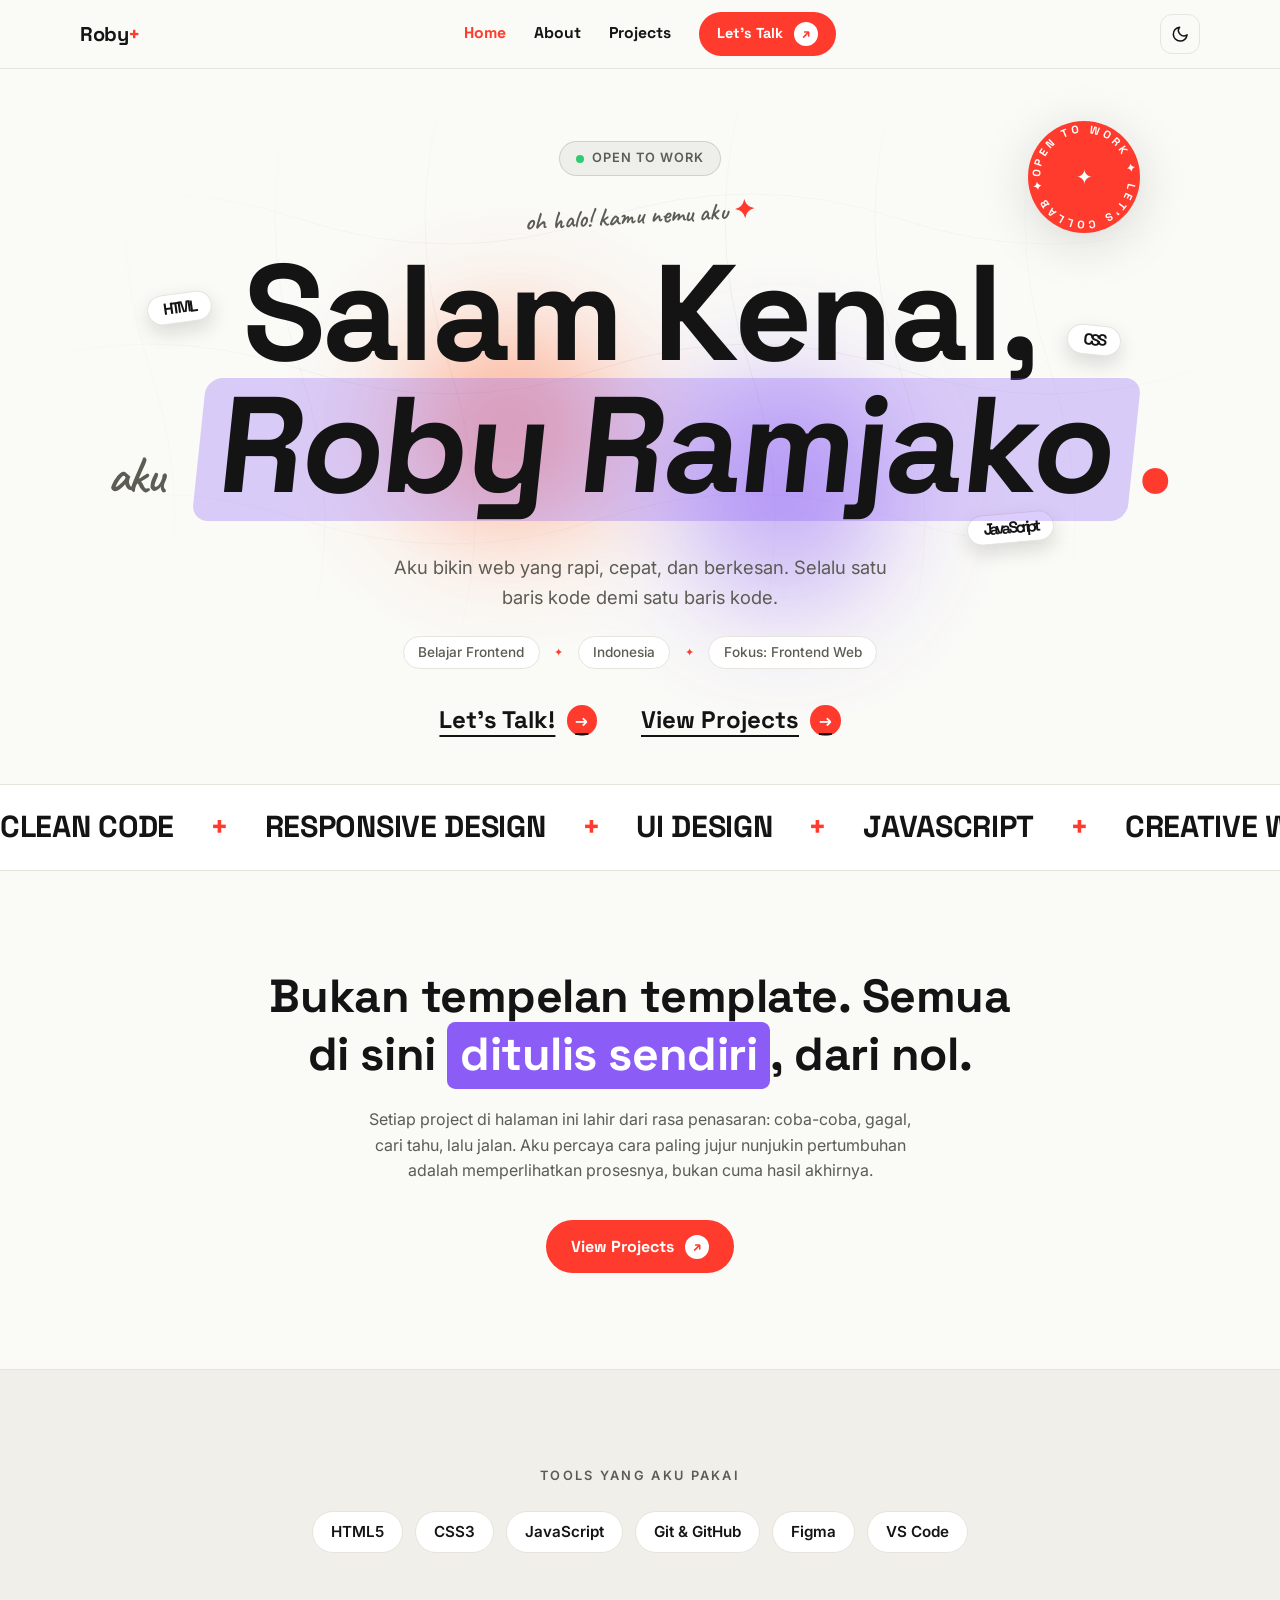
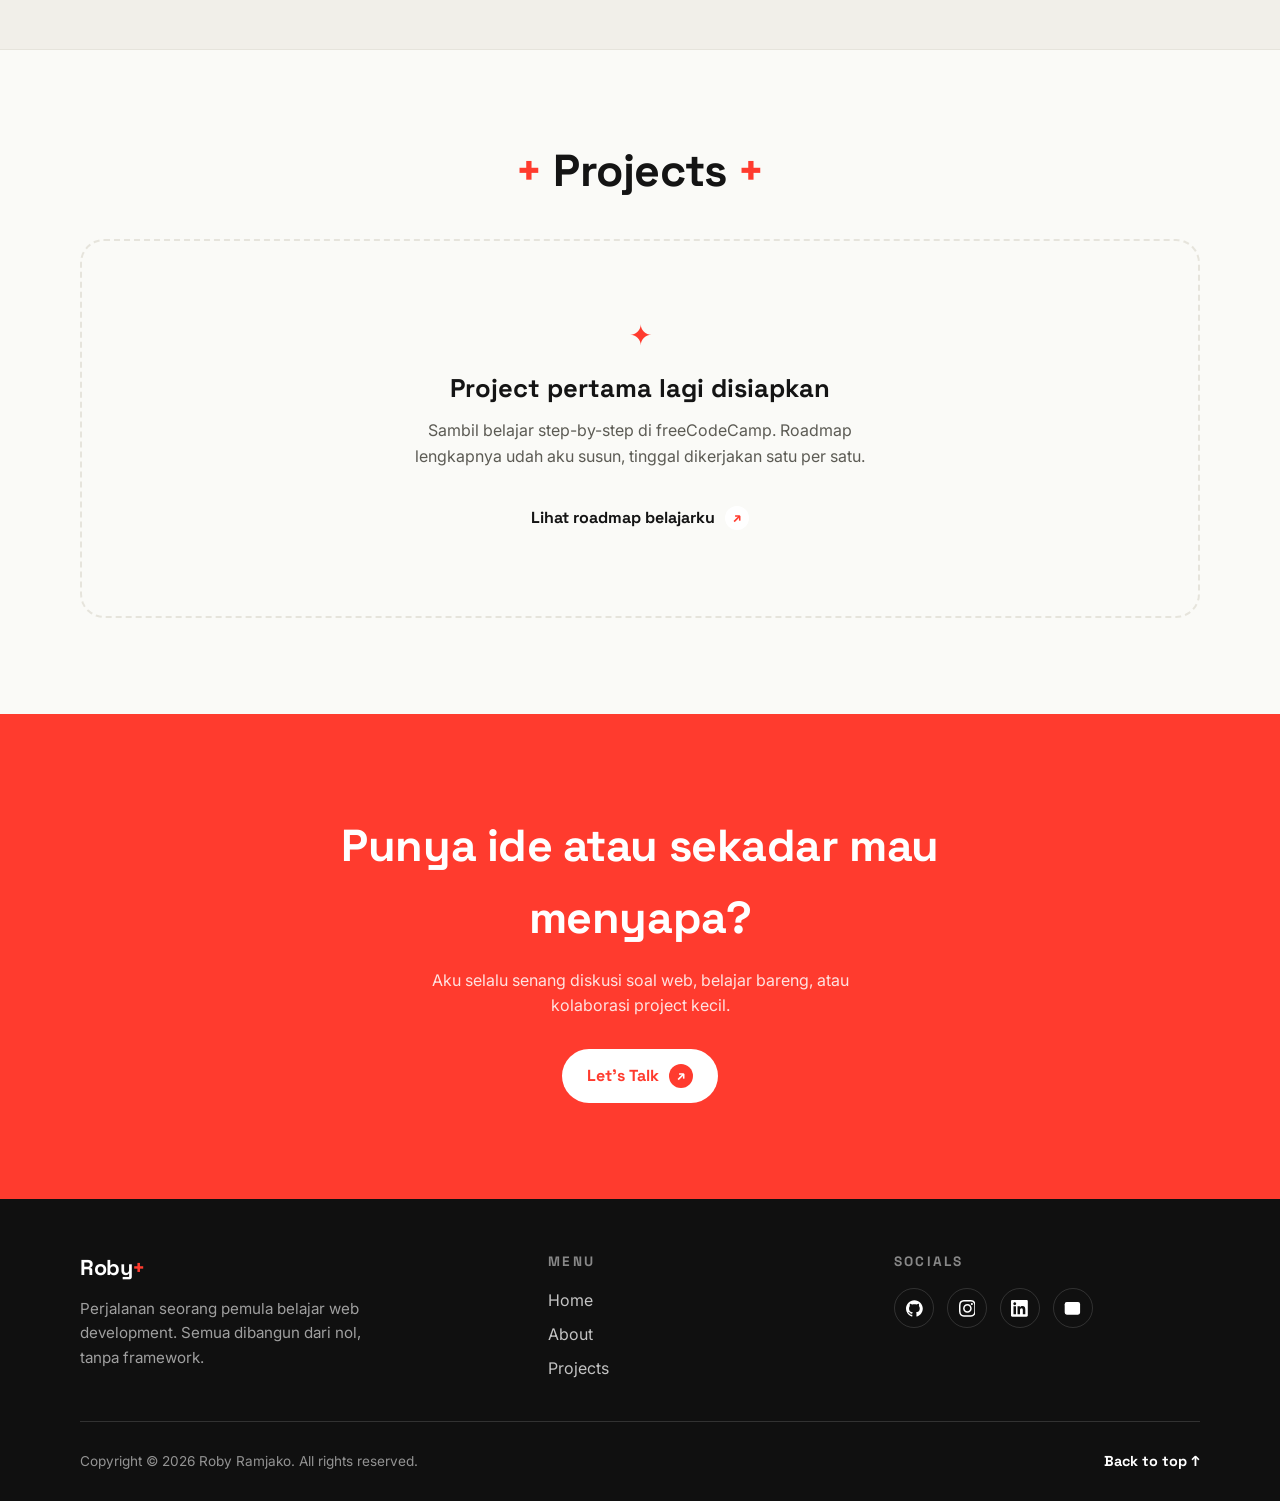
==== index.html @ c9afda22 "Add files via upload" ====
<!DOCTYPE html>
<html lang="id">
<head>
  <meta charset="UTF-8">
  <meta name="viewport" content="width=device-width, initial-scale=1.0">
  <title>Roby Ramjako — Creative Portfolio</title>
  <meta name="description" content="Portfolio Roby Ramjako: perjalanan belajar web development dengan HTML, CSS, dan JavaScript murni.">
  <meta property="og:type" content="website">
  <meta property="og:title" content="Roby Ramjako — Creative Portfolio">
  <meta property="og:description" content="Perjalanan belajar web development dengan HTML, CSS, dan JavaScript murni.">
  <meta property="og:image" content="assets/profile.png">
  <meta name="theme-color" content="#FAFAF7">
  <script>
    (function () {
      var theme = null
      try {
        theme = localStorage.getItem("theme")
      } catch (error) {}
      if (!theme && window.matchMedia("(prefers-color-scheme: dark)").matches) theme = "dark"
      if (theme) document.documentElement.dataset.theme = theme
    })()
  </script>
  <link rel="icon" href="data:image/svg+xml,<svg xmlns='http://www.w3.org/2000/svg' viewBox='0 0 100 100'><rect width='100' height='100' rx='24' fill='%23FF3B2E'/><path d='M50 24v52M24 50h52' stroke='white' stroke-width='12' stroke-linecap='round'/></svg>">
  <link rel="preconnect" href="https://fonts.googleapis.com">
  <link rel="preconnect" href="https://fonts.gstatic.com" crossorigin>
  <link href="https://fonts.googleapis.com/css2?family=Caveat:wght@600&family=Inter:wght@400;500;600&family=Space+Grotesk:wght@500;700&display=swap" rel="stylesheet">
  <link rel="stylesheet" href="css/style.css">
</head>
<body>
  <a class="skip-link" href="#main">Langsung ke konten</a>
  <header class="site-header">
    <div class="container header-inner">
      <a href="index.html" class="logo">Roby<span>+</span></a>
      <nav class="site-nav" id="siteNav" aria-label="Navigasi utama">
        <a href="index.html" class="active" aria-current="page">Home</a>
        <a href="about.html">About</a>
        <a href="projects.html">Projects</a>
        <a href="#contact" class="btn btn-solid btn-small nav-cta">Let's Talk <span class="btn-arrow">&#8599;</span></a>
      </nav>
      <div class="header-actions">
        <button class="theme-toggle" id="themeToggle" aria-label="Ganti tema terang atau gelap">
          <svg class="icon-moon" viewBox="0 0 24 24" aria-hidden="true"><path d="M21 12.79A9 9 0 1 1 11.21 3 7 7 0 0 0 21 12.79z"/></svg>
          <svg class="icon-sun" viewBox="0 0 24 24" aria-hidden="true"><circle cx="12" cy="12" r="4"/><path d="M12 2v2m0 16v2M4.93 4.93l1.41 1.41m11.32 11.32 1.41 1.41M2 12h2m16 0h2M4.93 19.07l1.41-1.41M17.66 6.34l1.41-1.41"/></svg>
        </button>
        <button class="nav-toggle" id="navToggle" aria-label="Buka menu navigasi" aria-expanded="false" aria-controls="siteNav">
          <span></span><span></span><span></span>
        </button>
      </div>
    </div>
  </header>

  <main id="main">
    <section class="hero">
      <div class="hero-blob" aria-hidden="true"></div>
      <div class="container hero-inner">
        <p class="hero-badge"><span class="dot" aria-hidden="true"></span>Open to work</p>
        <p class="hero-doodle">oh halo! kamu nemu aku <span class="doodle-star" aria-hidden="true">&#10022;</span></p>
        <h1 class="hero-title">
          Salam Kenal,<br>
          <span class="hero-small">aku</span> <span class="title-box">Roby Ramjako</span><span class="accent">.</span>
          <span class="hero-chip chip-1" aria-hidden="true">HTML</span>
          <span class="hero-chip chip-2" aria-hidden="true">CSS</span>
          <span class="hero-chip chip-3" aria-hidden="true">JavaScript</span>
        </h1>
        <div class="hero-sticker" aria-hidden="true">
          <svg viewBox="0 0 120 120">
            <circle cx="60" cy="60" r="56" class="sticker-bg"/>
            <defs>
              <path id="sticker-circle" d="M 60,60 m -44,0 a 44,44 0 1,1 88,0 a 44,44 0 1,1 -88,0"/>
            </defs>
            <text class="sticker-text">
              <textPath href="#sticker-circle" textLength="274">OPEN TO WORK &#10022; LET'S COLLAB &#10022;</textPath>
            </text>
            <text class="sticker-center" x="60" y="67">&#10022;</text>
          </svg>
        </div>
        <p class="hero-sub">Aku bikin web yang rapi, cepat, dan berkesan. Selalu satu baris kode demi satu baris kode.</p>
        <div class="hero-meta">
          <span>Belajar Frontend</span>
          <span class="meta-sep" aria-hidden="true">&#10022;</span>
          <span>Indonesia</span>
          <span class="meta-sep" aria-hidden="true">&#10022;</span>
          <span>Fokus: Frontend Web</span>
        </div>
        <div class="hero-links">
          <a href="#contact" class="hero-link">Let's Talk! <span class="link-arrow">&#8594;</span></a>
          <a href="projects.html" class="hero-link">View Projects <span class="link-arrow">&#8594;</span></a>
        </div>
      </div>
    </section>

    <div class="marquee" aria-hidden="true">
      <div class="marquee-track">
        <div class="marquee-group">
          <span>Clean Code</span><span class="sep">+</span>
          <span>Responsive Design</span><span class="sep">+</span>
          <span>UI Design</span><span class="sep">+</span>
          <span>JavaScript</span><span class="sep">+</span>
          <span>Creative Web</span><span class="sep">+</span>
          <span>Always Learning</span><span class="sep">+</span>
        </div>
        <div class="marquee-group">
          <span>Clean Code</span><span class="sep">+</span>
          <span>Responsive Design</span><span class="sep">+</span>
          <span>UI Design</span><span class="sep">+</span>
          <span>JavaScript</span><span class="sep">+</span>
          <span>Creative Web</span><span class="sep">+</span>
          <span>Always Learning</span><span class="sep">+</span>
        </div>
      </div>
    </div>

    <section class="statement">
      <div class="container">
        <h2 class="reveal">Bukan tempelan template. Semua di sini <span class="highlight">ditulis sendiri</span>, dari nol.</h2>
        <p class="reveal reveal-d1">Setiap project di halaman ini lahir dari rasa penasaran: coba-coba, gagal, cari tahu, lalu jalan. Aku percaya cara paling jujur nunjukin pertumbuhan adalah memperlihatkan prosesnya, bukan cuma hasil akhirnya.</p>
        <a href="projects.html" class="btn btn-solid reveal reveal-d2">View Projects <span class="btn-arrow">&#8599;</span></a>
      </div>
    </section>

    <section class="tools">
      <div class="container">
        <p class="tools-label">Tools yang aku pakai</p>
        <ul class="tools-list reveal">
          <li>HTML5</li>
          <li>CSS3</li>
          <li>JavaScript</li>
          <li>Git &amp; GitHub</li>
          <li>Figma</li>
          <li>VS Code</li>
        </ul>
      </div>
    </section>

    <section class="projects-preview">
      <div class="container">
        <div class="section-head">
          <h2 class="section-title reveal"><span class="plus">+</span> Projects <span class="plus">+</span></h2>
        </div>
        <div class="coming-soon reveal">
          <span class="coming-star" aria-hidden="true">&#10022;</span>
          <h3>Project pertama lagi disiapkan</h3>
          <p>Sambil belajar step-by-step di freeCodeCamp. Roadmap lengkapnya udah aku susun, tinggal dikerjakan satu per satu.</p>
          <a href="projects.html" class="btn btn-outline">Lihat roadmap belajarku <span class="btn-arrow">&#8599;</span></a>
        </div>
      </div>
    </section>

    <section class="cta-band">
      <div class="container">
        <h2 class="reveal">Punya ide atau sekadar mau menyapa?</h2>
        <p class="reveal reveal-d1">Aku selalu senang diskusi soal web, belajar bareng, atau kolaborasi project kecil.</p>
        <a href="mailto:1002250040@students.itts.ac.id" class="btn btn-invert reveal reveal-d2">Let's Talk <span class="btn-arrow">&#8599;</span></a>
      </div>
    </section>
  </main>

  <footer class="footer" id="contact">
    <div class="container">
      <div class="footer-grid">
        <div class="footer-brand">
          <a href="index.html" class="logo">Roby<span>+</span></a>
          <p>Perjalanan seorang pemula belajar web development. Semua dibangun dari nol, tanpa framework.</p>
        </div>
        <nav class="footer-col" aria-label="Menu footer">
          <h3>Menu</h3>
          <ul>
            <li><a href="index.html">Home</a></li>
            <li><a href="about.html">About</a></li>
            <li><a href="projects.html">Projects</a></li>
          </ul>
        </nav>
        <div class="footer-col">
          <h3>Socials</h3>
          <div class="socials">
            <a href="https://github.com/robyramjako" aria-label="GitHub" target="_blank" rel="noopener">
              <svg viewBox="0 0 24 24" aria-hidden="true"><path d="M12 .297c-6.63 0-12 5.373-12 12 0 5.303 3.438 9.8 8.205 11.385.6.113.82-.258.82-.577 0-.285-.01-1.04-.015-2.04-3.338.724-4.042-1.61-4.042-1.61C4.422 18.07 3.633 17.7 3.633 17.7c-1.087-.744.084-.729.084-.729 1.205.084 1.838 1.236 1.838 1.236 1.07 1.835 2.809 1.305 3.495.998.108-.776.417-1.305.76-1.605-2.665-.3-5.466-1.332-5.466-5.93 0-1.31.465-2.38 1.235-3.22-.135-.303-.54-1.523.105-3.176 0 0 1.005-.322 3.3 1.23.96-.267 1.98-.399 3-.405 1.02.006 2.04.138 3 .405 2.28-1.552 3.285-1.23 3.285-1.23.645 1.653.24 2.873.12 3.176.765.84 1.23 1.91 1.23 3.22 0 4.61-2.805 5.625-5.475 5.92.42.36.81 1.096.81 2.22 0 1.606-.015 2.896-.015 3.286 0 .315.21.69.825.57C20.565 22.092 24 17.592 24 12.297c0-6.627-5.373-12-12-12"/></svg>
            </a>
            <a href="https://instagram.com/ramjako_roby30" aria-label="Instagram" target="_blank" rel="noopener">
              <svg viewBox="0 0 24 24" aria-hidden="true"><path d="M12 2.163c3.204 0 3.584.012 4.85.07 3.252.148 4.771 1.691 4.919 4.919.058 1.265.069 1.645.069 4.849 0 3.205-.012 3.584-.069 4.849-.149 3.225-1.664 4.771-4.919 4.919-1.266.058-1.644.07-4.85.07-3.204 0-3.584-.012-4.849-.07-3.26-.149-4.771-1.699-4.919-4.92-.058-1.265-.07-1.644-.07-4.849 0-3.204.013-3.583.07-4.849.149-3.227 1.664-4.771 4.919-4.919 1.266-.057 1.645-.069 4.849-.069zm0-2.163c-3.259 0-3.667.014-4.947.072-4.358.2-6.78 2.618-6.98 6.98-.059 1.281-.073 1.689-.073 4.948 0 3.259.014 3.668.072 4.948.2 4.358 2.618 6.78 6.98 6.98 1.281.058 1.689.072 4.948.072 3.259 0 3.668-.014 4.948-.072 4.354-.2 6.782-2.618 6.979-6.98.059-1.28.073-1.689.073-4.948 0-3.259-.014-3.667-.072-4.947-.196-4.354-2.617-6.78-6.979-6.98-1.281-.059-1.69-.073-4.949-.073zm0 5.838c-3.403 0-6.162 2.759-6.162 6.162s2.759 6.163 6.162 6.163 6.162-2.759 6.162-6.163c0-3.403-2.759-6.162-6.162-6.162zm0 10.162c-2.209 0-4-1.79-4-4 0-2.209 1.791-4 4-4s4 1.791 4 4c0 2.21-1.791 4-4 4zm6.406-11.845c-.796 0-1.441.645-1.441 1.44s.645 1.44 1.441 1.44c.795 0 1.439-.645 1.439-1.44s-.644-1.44-1.439-1.44z"/></svg>
            </a>
            <a href="https://linkedin.com/in/roby-ramjako" aria-label="LinkedIn" target="_blank" rel="noopener">
              <svg viewBox="0 0 24 24" aria-hidden="true"><path d="M20.447 20.452h-3.554v-5.569c0-1.328-.027-3.037-1.852-3.037-1.853 0-2.136 1.445-2.136 2.939v5.667H9.351V9h3.414v1.561h.046c.477-.9 1.637-1.85 3.37-1.85 3.601 0 4.267 2.37 4.267 5.455v6.286zM5.337 7.433c-1.144 0-2.063-.926-2.063-2.065 0-1.138.92-2.063 2.063-2.063 1.14 0 2.064.925 2.064 2.063 0 1.139-.925 2.065-2.064 2.065zm1.782 13.019H3.555V9h3.564v11.452zM22.225 0H1.771C.792 0 0 .774 0 1.729v20.542C0 23.227.792 24 1.771 24h20.451C23.2 24 24 23.227 24 22.271V1.729C24 .774 23.2 0 22.222 0h.003z"/></svg>
            </a>
            <a href="mailto:1002250040@students.itts.ac.id" aria-label="Email">
              <svg viewBox="0 0 24 24" fill="none" stroke="currentColor" stroke-width="2" stroke-linecap="round" stroke-linejoin="round" aria-hidden="true"><rect x="2" y="4" width="20" height="16" rx="2"/><path d="m22 7-10 5L2 7"/></svg>
            </a>
          </div>
        </div>
      </div>
      <div class="footer-bottom">
        <p>Copyright &copy; <span id="year">2026</span> Roby Ramjako. All rights reserved.</p>
        <a href="#" class="back-top">Back to top &#8593;</a>
      </div>
    </div>
  </footer>

  <script src="js/main.js"></script>
</body>
</html>
---- css/style.css ----
:root {
  --bg: #FAFAF7;
  --surface: #F1EFE9;
  --ink: #141414;
  --ink-soft: #5C5B54;
  --dark: #101010;
  --accent: #FF3B2E;
  --accent-deep: #E02D1F;
  --purple: #8B5CF6;
  --line: #E6E4DC;
  --line-dark: rgba(255, 255, 255, 0.14);
  --card-bg: #ffffff;
  --header-bg: rgba(250, 250, 247, 0.88);
  --shadow: rgba(16, 16, 16, 0.14);
  --hero-bg: #FAFAF7;
  --hero-ink: #141414;
  --panel-bg: rgba(250, 250, 247, 0.78);
  --grid-image: url("data:image/svg+xml,<svg xmlns='http://www.w3.org/2000/svg' width='600' height='600' viewBox='0 0 600 600'><g fill='none' stroke='%23141414' stroke-opacity='0.05' stroke-width='1'><path d='M0 150 Q 150 100 300 150 T 600 150'/><path d='M0 300 Q 150 250 300 300 T 600 300'/><path d='M0 450 Q 150 400 300 450 T 600 450'/><path d='M150 0 Q 100 150 150 300 T 150 600'/><path d='M300 0 Q 250 150 300 300 T 300 600'/><path d='M450 0 Q 400 150 450 300 T 450 600'/></g></svg>");
  --font-display: "Space Grotesk", "Arial Black", sans-serif;
  --font-body: "Inter", "Segoe UI", sans-serif;
}

html[data-theme="dark"] {
  --bg: #0F0F0E;
  --surface: #1A1A17;
  --ink: #F5F4EF;
  --ink-soft: #A8A69C;
  --line: #262623;
  --card-bg: #171715;
  --header-bg: rgba(15, 15, 14, 0.85);
  --shadow: rgba(0, 0, 0, 0.5);
  --hero-bg: #101010;
  --hero-ink: #F5F4EF;
  --panel-bg: rgba(15, 15, 14, 0.72);
  --grid-image: url("data:image/svg+xml,<svg xmlns='http://www.w3.org/2000/svg' width='600' height='600' viewBox='0 0 600 600'><g fill='none' stroke='%23FFFFFF' stroke-opacity='0.06' stroke-width='1'><path d='M0 150 Q 150 100 300 150 T 600 150'/><path d='M0 300 Q 150 250 300 300 T 600 300'/><path d='M0 450 Q 150 400 300 450 T 600 450'/><path d='M150 0 Q 100 150 150 300 T 150 600'/><path d='M300 0 Q 250 150 300 300 T 300 600'/><path d='M450 0 Q 400 150 450 300 T 450 600'/></g></svg>");
}

* {
  margin: 0;
  padding: 0;
  box-sizing: border-box;
}

html {
  scroll-behavior: smooth;
  scroll-padding-top: 5rem;
}

body {
  font-family: var(--font-body);
  background: var(--bg);
  color: var(--ink);
  line-height: 1.6;
  -webkit-font-smoothing: antialiased;
  animation: page-in 0.4s ease both;
}

@keyframes page-in {
  from {
    opacity: 0;
  }
  to {
    opacity: 1;
  }
}

img {
  max-width: 100%;
  height: auto;
  display: block;
}

ul {
  list-style: none;
}

a {
  color: inherit;
  text-decoration: none;
}

h1, h2, h3, .logo, .btn {
  font-family: var(--font-display);
}

::selection {
  background: var(--accent);
  color: #fff;
}

a:focus-visible,
button:focus-visible {
  outline: 2px solid var(--accent);
  outline-offset: 3px;
}

.container {
  width: min(1120px, 100% - 2.5rem);
  margin-inline: auto;
}

section {
  padding-block: clamp(3.5rem, 8vw, 6rem);
}

.accent {
  color: var(--accent);
}

.eyebrow {
  display: inline-flex;
  align-items: center;
  gap: 0.5rem;
  font-size: 0.8rem;
  font-weight: 600;
  letter-spacing: 0.18em;
  text-transform: uppercase;
  color: var(--ink-soft);
}

.eyebrow::before {
  content: "+";
  color: var(--accent);
  font-weight: 700;
}

.section-title {
  font-size: clamp(1.9rem, 4.5vw, 2.8rem);
  line-height: 1.1;
  text-align: center;
  letter-spacing: -0.01em;
}

.section-title .plus {
  color: var(--accent);
}

.highlight {
  background: var(--purple);
  color: #fff;
  padding: 0.04em 0.28em 0.1em;
  border-radius: 0.18em;
  box-decoration-break: clone;
  -webkit-box-decoration-break: clone;
}

.btn {
  display: inline-flex;
  align-items: center;
  gap: 0.65rem;
  font-weight: 700;
  font-size: 1rem;
  padding: 0.8rem 1.5rem;
  border-radius: 999px;
  border: 1px solid transparent;
  cursor: pointer;
  transition: transform 0.2s ease, background 0.2s ease, color 0.2s ease, border-color 0.2s ease;
}

.btn:hover {
  transform: translateY(-2px);
}

.btn-solid {
  background: var(--accent);
  color: #fff;
}

.btn-solid:hover {
  background: var(--accent-deep);
}

.btn-ghost {
  border-color: rgba(255, 255, 255, 0.45);
  color: #fff;
}

.btn-ghost:hover {
  border-color: #fff;
  background: rgba(255, 255, 255, 0.08);
}

.btn-invert {
  background: #fff;
  color: var(--accent);
}

.btn-invert:hover {
  background: var(--dark);
  color: #fff;
}

.btn-invert .btn-arrow {
  background: var(--accent);
  color: #fff;
}

.btn-arrow {
  display: grid;
  place-items: center;
  width: 1.5rem;
  height: 1.5rem;
  border-radius: 50%;
  background: #fff;
  color: var(--accent);
  font-size: 0.85rem;
  transition: transform 0.2s ease;
}

.btn:hover .btn-arrow {
  transform: translate(2px, -2px);
}

.btn-small {
  padding: 0.55rem 1.1rem;
  font-size: 0.9rem;
}

.skip-link {
  position: fixed;
  top: 0.75rem;
  left: 0.75rem;
  z-index: 100;
  background: var(--accent);
  color: #fff;
  padding: 0.6rem 1.1rem;
  border-radius: 999px;
  font-weight: 600;
  font-size: 0.9rem;
  transform: translateY(-300%);
  transition: transform 0.2s ease;
}

.skip-link:focus-visible {
  transform: translateY(0);
}

.site-header {
  position: sticky;
  top: 0;
  z-index: 50;
  background: var(--header-bg);
  backdrop-filter: blur(10px);
  -webkit-backdrop-filter: blur(10px);
  border-bottom: 1px solid var(--line);
}

.header-inner {
  display: flex;
  align-items: center;
  justify-content: space-between;
  height: 4.25rem;
}

.logo {
  font-weight: 700;
  font-size: 1.25rem;
  letter-spacing: -0.02em;
}

.logo span {
  color: var(--accent);
}

.header-actions {
  display: flex;
  align-items: center;
  gap: 0.6rem;
}

.theme-toggle {
  display: grid;
  place-items: center;
  width: 2.5rem;
  height: 2.5rem;
  background: transparent;
  border: 1px solid var(--line);
  border-radius: 0.75rem;
  cursor: pointer;
  color: var(--ink);
  transition: border-color 0.2s ease, color 0.2s ease, transform 0.2s ease;
}

.theme-toggle:hover {
  border-color: var(--accent);
  color: var(--accent);
  transform: translateY(-1px);
}

.theme-toggle svg {
  width: 1.15rem;
  height: 1.15rem;
  fill: none;
  stroke: currentColor;
  stroke-width: 2;
  stroke-linecap: round;
  stroke-linejoin: round;
}

.theme-toggle .icon-sun {
  display: none;
}

.theme-toggle .icon-moon {
  display: block;
}

html[data-theme="dark"] .theme-toggle .icon-sun {
  display: block;
}

html[data-theme="dark"] .theme-toggle .icon-moon {
  display: none;
}

.site-nav a:not(.btn).active {
  color: var(--accent);
}

.site-nav {
  display: flex;
  position: fixed;
  top: 4.25rem;
  left: 0;
  right: 0;
  flex-direction: column;
  gap: 0.25rem;
  background: var(--panel-bg);
  backdrop-filter: blur(18px) saturate(1.4);
  -webkit-backdrop-filter: blur(18px) saturate(1.4);
  border-bottom: 1px solid var(--line);
  border-left: 1px solid var(--line);
  border-right: 1px solid var(--line);
  border-radius: 0 0 1.25rem 1.25rem;
  box-shadow: 0 24px 48px var(--shadow);
  padding: 1rem 1.25rem 1.5rem;
  transform: translateY(-12px);
  opacity: 0;
  pointer-events: none;
  transition: transform 0.25s ease, opacity 0.25s ease;
}

.site-nav a:not(.btn) {
  font-family: var(--font-display);
  font-weight: 700;
  font-size: 1.05rem;
  padding: 0.6rem 0.25rem;
  border-bottom: 1px solid var(--line);
  transition: color 0.2s ease;
}

.site-nav a:not(.btn):hover {
  color: var(--accent);
}

.nav-cta {
  align-self: flex-start;
  margin-top: 1rem;
}

body.nav-open .site-nav {
  transform: translateY(0);
  opacity: 1;
  pointer-events: auto;
}

.nav-toggle {
  display: flex;
  flex-direction: column;
  justify-content: center;
  gap: 5px;
  width: 2.5rem;
  height: 2.5rem;
  padding: 0.5rem;
  background: transparent;
  border: 1px solid var(--line);
  border-radius: 0.75rem;
  cursor: pointer;
}

.nav-toggle span {
  display: block;
  height: 2px;
  width: 100%;
  background: var(--ink);
  border-radius: 2px;
  transition: transform 0.25s ease, opacity 0.2s ease;
}

body.nav-open .nav-toggle span:nth-child(1) {
  transform: translateY(7px) rotate(45deg);
}

body.nav-open .nav-toggle span:nth-child(2) {
  opacity: 0;
}

body.nav-open .nav-toggle span:nth-child(3) {
  transform: translateY(-7px) rotate(-45deg);
}

.hero {
  position: relative;
  overflow: hidden;
  background: var(--hero-bg);
  color: var(--hero-ink);
  text-align: center;
  padding: clamp(3rem, 7vw, 4.5rem) 0 0;
}

.hero::before {
  content: "";
  position: absolute;
  inset: 0;
  background-image: var(--grid-image);
  background-size: 600px 600px;
  -webkit-mask-image: radial-gradient(closest-side at 50% 42%, #000 30%, transparent 100%);
  mask-image: radial-gradient(closest-side at 50% 42%, #000 30%, transparent 100%);
  pointer-events: none;
}

.hero-blob {
  position: absolute;
  top: 20%;
  left: 50%;
  width: min(720px, 130vw);
  aspect-ratio: 1.4;
  transform: translateX(-50%);
  background:
    radial-gradient(closest-side at 32% 42%, rgba(255, 107, 60, 0.9), transparent 72%),
    radial-gradient(closest-side at 70% 55%, rgba(139, 92, 246, 0.85), transparent 72%);
  filter: blur(48px);
  opacity: 0.75;
  pointer-events: none;
}

.blob-sm {
  top: -30%;
  width: min(520px, 110vw);
  opacity: 0.5;
}

.hero-inner {
  position: relative;
}

.hero-badge {
  position: relative;
  z-index: 2;
  display: inline-flex;
  align-items: center;
  gap: 0.5rem;
  background: rgba(20, 20, 20, 0.05);
  border: 1px solid rgba(20, 20, 20, 0.14);
  border-radius: 999px;
  padding: 0.4rem 1rem;
  font-size: 0.8rem;
  font-weight: 600;
  letter-spacing: 0.08em;
  text-transform: uppercase;
  color: var(--ink-soft);
  margin-bottom: 1.25rem;
}

html[data-theme="dark"] .hero-badge {
  background: rgba(255, 255, 255, 0.08);
  border-color: rgba(255, 255, 255, 0.18);
  color: rgba(255, 255, 255, 0.85);
}

.hero-badge .dot {
  width: 8px;
  height: 8px;
  border-radius: 50%;
  background: #2ECC71;
  animation: pulse 2s ease-in-out infinite;
}

@keyframes pulse {
  0%, 100% {
    box-shadow: 0 0 0 0 rgba(46, 204, 113, 0.55);
  }
  50% {
    box-shadow: 0 0 0 6px rgba(46, 204, 113, 0);
  }
}

.title-box {
  display: inline-block;
  background: rgba(139, 92, 246, 0.3);
  border-radius: 0.12em;
  padding: 0.02em 0.15em 0.08em;
  transform: skew(-6deg);
}

.hero-title {
  position: relative;
  z-index: 2;
  font-size: clamp(3.6rem, 13vw, 8.5rem);
  line-height: 0.95;
  letter-spacing: -0.02em;
}

.hero-small {
  font-family: "Caveat", cursive;
  font-size: 0.38em;
  font-weight: 600;
  color: var(--ink-soft);
  margin-right: 0.12em;
}

.hero-doodle {
  font-family: "Caveat", cursive;
  font-size: clamp(1.35rem, 3vw, 1.6rem);
  font-weight: 600;
  color: var(--ink-soft);
  transform: rotate(-3deg);
  margin-bottom: 0.75rem;
}

.doodle-star {
  color: var(--accent);
}

.hero-chip {
  position: absolute;
  z-index: -1;
  display: inline-flex;
  align-items: center;
  font-family: var(--font-display);
  font-weight: 700;
  font-size: clamp(0.8rem, 1.6vw, 1rem);
  background: var(--card-bg);
  border: 1px solid var(--line);
  border-radius: 999px;
  padding: 0.4rem 0.95rem;
  box-shadow: 0 8px 20px var(--shadow);
  animation: chip-float 5s ease-in-out infinite;
}

.chip-1 {
  left: 6%;
  top: 16%;
  transform: rotate(-8deg);
}

.chip-2 {
  right: 7%;
  top: 28%;
  transform: rotate(6deg);
  animation-delay: 0.6s;
}

.chip-3 {
  right: 13%;
  bottom: -8%;
  transform: rotate(-5deg);
  animation-delay: 1.2s;
}

@keyframes chip-float {
  0%, 100% {
    translate: 0 0;
  }
  50% {
    translate: 0 -10px;
  }
}

.hero-sticker {
  position: absolute;
  z-index: 1;
  top: -1.5rem;
  right: 5%;
  width: 120px;
  height: 120px;
  animation: spin 12s linear infinite;
  filter: drop-shadow(0 10px 24px var(--shadow));
}

.hero-sticker svg {
  width: 100%;
  height: 100%;
}

.sticker-bg {
  fill: var(--accent);
}

.sticker-text {
  font-family: var(--font-display);
  font-size: 11px;
  font-weight: 700;
  letter-spacing: 2px;
  fill: #fff;
}

.sticker-center {
  font-size: 20px;
  fill: #fff;
  text-anchor: middle;
}

@keyframes spin {
  to {
    transform: rotate(360deg);
  }
}

.hero-sub {
  max-width: 44ch;
  margin: 2rem auto 0;
  color: var(--ink-soft);
  font-size: clamp(1rem, 2vw, 1.15rem);
}

.hero-meta {
  display: flex;
  flex-wrap: wrap;
  justify-content: center;
  align-items: center;
  gap: 0.5rem 0.9rem;
  margin-top: 1.5rem;
  font-size: 0.85rem;
  font-weight: 500;
  color: var(--ink-soft);
}

.hero-meta > span:not(.meta-sep) {
  border: 1px solid var(--line);
  background: var(--card-bg);
  border-radius: 999px;
  padding: 0.3rem 0.9rem;
}

.meta-sep {
  color: var(--accent);
  font-size: 0.7rem;
}

.hero-links {
  position: relative;
  z-index: 2;
  display: flex;
  flex-wrap: wrap;
  justify-content: center;
  gap: 1.25rem 2.75rem;
  padding: 2rem 0 2.75rem;
}

.hero-link {
  display: inline-flex;
  align-items: center;
  gap: 0.7rem;
  font-family: var(--font-display);
  font-weight: 700;
  font-size: clamp(1.15rem, 2.5vw, 1.5rem);
  color: var(--hero-ink);
  text-decoration: underline;
  text-decoration-thickness: 2px;
  text-underline-offset: 7px;
  transition: color 0.2s ease;
}

.hero-link:hover {
  color: var(--accent);
}

.link-arrow {
  display: grid;
  place-items: center;
  width: 1.9rem;
  height: 1.9rem;
  border-radius: 50%;
  background: var(--accent);
  color: #fff;
  font-size: 1rem;
  transition: transform 0.2s ease;
}

.hero-link:hover .link-arrow {
  transform: translateX(4px);
}

.marquee {
  background: var(--card-bg);
  border-block: 1px solid var(--line);
  overflow: hidden;
  padding: 1.15rem 0;
}

.marquee:hover .marquee-track {
  animation-play-state: paused;
}

.marquee-track {
  display: flex;
  width: max-content;
  animation: marquee 24s linear infinite;
}

.marquee-group {
  display: flex;
  align-items: center;
  gap: 2.25rem;
  padding-right: 2.25rem;
}

.marquee-group span {
  font-family: var(--font-display);
  font-weight: 700;
  font-size: clamp(1.3rem, 2.6vw, 1.9rem);
  text-transform: uppercase;
  white-space: nowrap;
  letter-spacing: -0.01em;
}

.marquee-group .sep {
  color: var(--accent);
}

@keyframes marquee {
  to {
    transform: translateX(-50%);
  }
}

.statement {
  text-align: center;
}

.statement h2 {
  font-size: clamp(1.75rem, 4.5vw, 2.9rem);
  line-height: 1.25;
  letter-spacing: -0.01em;
  max-width: 26ch;
  margin-inline: auto;
}

.statement p {
  max-width: 56ch;
  margin: 1.5rem auto 2.25rem;
  color: var(--ink-soft);
}

.tools {
  background: var(--surface);
  border-block: 1px solid var(--line);
  text-align: center;
}

.tools-label {
  font-size: 0.8rem;
  font-weight: 600;
  letter-spacing: 0.18em;
  text-transform: uppercase;
  color: var(--ink-soft);
  margin-bottom: 1.5rem;
}

.tools-list {
  display: flex;
  flex-wrap: wrap;
  justify-content: center;
  gap: 0.7rem;
}

.tools-list li {
  background: var(--card-bg);
  border: 1px solid var(--line);
  border-radius: 999px;
  padding: 0.5rem 1.15rem;
  font-weight: 600;
  font-size: 0.95rem;
  transition: transform 0.2s ease, border-color 0.2s ease, color 0.2s ease;
}

.tools-list li:hover {
  transform: translateY(-2px);
  border-color: var(--accent);
  color: var(--accent);
}

.section-head {
  margin-bottom: 2.75rem;
}

.filter-bar {
  display: flex;
  flex-wrap: wrap;
  justify-content: center;
  gap: 0.6rem;
  margin-bottom: 2.75rem;
}

.filter-btn {
  font-family: var(--font-body);
  font-weight: 600;
  font-size: 0.9rem;
  padding: 0.5rem 1.2rem;
  border-radius: 999px;
  border: 1px solid var(--line);
  background: var(--card-bg);
  color: var(--ink-soft);
  cursor: pointer;
  transition: transform 0.2s ease, border-color 0.2s ease, color 0.2s ease, background 0.2s ease;
}

.filter-btn:hover {
  transform: translateY(-2px);
  border-color: var(--ink);
  color: var(--ink);
}

.filter-btn.active {
  background: var(--accent);
  border-color: var(--accent);
  color: #fff;
}

.project-card.hidden {
  display: none;
}

.project-card.filter-in {
  animation: card-in 0.35s ease both;
}

@keyframes card-in {
  from {
    opacity: 0;
    transform: translateY(12px) scale(0.98);
  }
  to {
    opacity: 1;
    transform: none;
  }
}

.project-grid {
  display: grid;
  grid-template-columns: 1fr;
  gap: 2.5rem 1.75rem;
  margin-bottom: 3rem;
}

.project-thumb {
  display: grid;
  place-items: center;
  aspect-ratio: 4 / 3;
  border-radius: 1.25rem;
  font-size: clamp(2.6rem, 6vw, 3.4rem);
  font-weight: 700;
  color: #fff;
  letter-spacing: 0.02em;
  transition: transform 0.3s ease, box-shadow 0.3s ease;
}

.project-card:hover .project-thumb {
  transform: translateY(-6px) rotate(-1.2deg);
  box-shadow: 0 18px 40px var(--shadow);
}

.card-link {
  display: block;
  color: inherit;
}

.card-link h3 {
  transition: color 0.2s ease;
}

.card-link:hover h3 {
  color: var(--accent);
}

.thumb-1 { background: linear-gradient(135deg, #FF3B2E, #FF8A5C); }
.thumb-2 { background: linear-gradient(135deg, #8B5CF6, #5B21B6); }
.thumb-3 { background: linear-gradient(135deg, #2E2E2E, #101010); }
.thumb-4 { background: linear-gradient(135deg, #FF6B4A, #C2410C); }
.thumb-5 { background: linear-gradient(135deg, #A78BFA, #6D28D9); }
.thumb-6 { background: linear-gradient(135deg, #3F3F46, #18181B); }

.project-meta {
  margin-top: 1.1rem;
}

.project-num {
  font-family: var(--font-display);
  font-weight: 700;
  color: var(--accent);
}

.project-meta h3 {
  font-size: 1.25rem;
  margin: 0.2rem 0 0.7rem;
  letter-spacing: -0.01em;
}

.project-desc {
  font-size: 0.95rem;
  color: var(--ink-soft);
  margin-bottom: 0.7rem;
}

.tags {
  display: flex;
  flex-wrap: wrap;
  gap: 0.5rem;
}

.tags li {
  border: 1px solid var(--line);
  background: var(--card-bg);
  border-radius: 999px;
  padding: 0.28rem 0.85rem;
  font-size: 0.8rem;
  font-weight: 500;
  color: var(--ink-soft);
}

.projects-cta {
  text-align: center;
}

.status {
  display: flex;
  width: fit-content;
  align-items: center;
  gap: 0.4rem;
  border: 1px solid var(--line);
  border-radius: 999px;
  padding: 0.25rem 0.75rem;
  font-size: 0.72rem;
  font-weight: 600;
  letter-spacing: 0.05em;
  text-transform: uppercase;
  color: var(--ink-soft);
}

.status::before {
  content: "";
  width: 6px;
  height: 6px;
  border-radius: 50%;
  background: var(--ink-soft);
}

.status-active {
  border-color: var(--accent);
  color: var(--accent);
}

.status-active::before {
  background: var(--accent);
  animation: pulse 2s ease-in-out infinite;
}

.progress-banner {
  display: inline-flex;
  align-items: center;
  flex-wrap: wrap;
  justify-content: center;
  gap: 0.5rem 0.9rem;
  margin-top: 1.5rem;
  padding: 0.6rem 1.25rem;
  border: 1px dashed var(--line);
  border-radius: 999px;
  background: var(--card-bg);
  font-size: 0.9rem;
  color: var(--ink-soft);
}

.progress-pill {
  display: inline-flex;
  align-items: center;
  gap: 0.45rem;
  font-family: var(--font-display);
  font-weight: 700;
  font-size: 0.8rem;
  letter-spacing: 0.06em;
  text-transform: uppercase;
  color: var(--accent);
}

.progress-pill .dot {
  width: 8px;
  height: 8px;
  border-radius: 50%;
  background: var(--accent);
  animation: pulse 2s ease-in-out infinite;
}

.coming-soon {
  display: grid;
  justify-items: center;
  gap: 0.6rem;
  text-align: center;
  border: 2px dashed var(--line);
  border-radius: 1.5rem;
  padding: clamp(3rem, 7vw, 4.5rem) 1.5rem;
}

.coming-star {
  color: var(--accent);
  font-size: 1.75rem;
}

.coming-soon h3 {
  font-size: clamp(1.3rem, 3vw, 1.6rem);
}

.coming-soon p {
  color: var(--ink-soft);
  max-width: 46ch;
  margin-bottom: 0.75rem;
}

.page-hero {
  position: relative;
  overflow: hidden;
  background: var(--hero-bg);
  color: var(--hero-ink);
  text-align: center;
  padding-block: clamp(4rem, 9vw, 6.5rem);
}

.page-hero .eyebrow {
  color: var(--ink-soft);
}

.page-hero-title {
  font-size: clamp(2.8rem, 8vw, 5.5rem);
  line-height: 1;
  letter-spacing: -0.02em;
  margin-top: 0.75rem;
}

.page-hero .lead {
  max-width: 52ch;
  margin: 1.25rem auto 0;
  color: var(--ink-soft);
}

.about-grid {
  display: grid;
  gap: 3rem;
  align-items: center;
}

.about-photo-wrap {
  position: relative;
  overflow: hidden;
  background: var(--surface);
  border-radius: 1.5rem;
  padding: 2.5rem 2.5rem 0;
}

html[data-theme="dark"] .about-photo-wrap {
  background: var(--dark);
}

.about-photo-wrap::before {
  content: "";
  position: absolute;
  inset: 20% 0 0;
  background:
    radial-gradient(closest-side at 40% 45%, rgba(255, 107, 60, 0.8), transparent 70%),
    radial-gradient(closest-side at 72% 60%, rgba(139, 92, 246, 0.75), transparent 70%);
  filter: blur(40px);
  opacity: 0.8;
}

.about-photo {
  position: relative;
  width: min(340px, 100%);
  margin: 0 auto;
}

.about-body h2 {
  font-size: clamp(1.7rem, 3.5vw, 2.4rem);
  margin-bottom: 1rem;
  letter-spacing: -0.01em;
}

.about-body p {
  color: var(--ink-soft);
  margin-bottom: 1rem;
  max-width: 58ch;
}

.about-facts {
  margin-top: 1.5rem;
}

.journey .eyebrow {
  display: flex;
  justify-content: center;
}

.journey-title {
  margin: 0.75rem 0 2.75rem;
}

.timeline {
  max-width: 640px;
  margin-inline: auto;
  border-left: 2px solid var(--line);
  display: grid;
  gap: 1.75rem;
}

.timeline li {
  position: relative;
  padding-left: 1.75rem;
}

.timeline li::before {
  content: "";
  position: absolute;
  left: -8px;
  top: 0.5rem;
  width: 12px;
  height: 12px;
  border-radius: 50%;
  background: var(--accent);
  border: 2px solid var(--bg);
}

.timeline .year {
  font-family: var(--font-display);
  font-weight: 700;
  color: var(--accent);
  font-size: 0.95rem;
}

.timeline h3 {
  font-size: 1.1rem;
  margin: 0.15rem 0;
}

.timeline p {
  color: var(--ink-soft);
  font-size: 0.95rem;
}

.cta-band {
  background: var(--accent);
  color: #fff;
  text-align: center;
}

.cta-band h2 {
  font-size: clamp(1.8rem, 4.5vw, 2.8rem);
  letter-spacing: -0.01em;
  max-width: 22ch;
  margin-inline: auto;
}

.cta-band p {
  margin: 0.9rem auto 1.9rem;
  max-width: 46ch;
  color: rgba(255, 255, 255, 0.85);
}

.footer {
  background: var(--dark);
  color: #fff;
  padding: 3.25rem 0 1.75rem;
}

.footer-grid {
  display: grid;
  gap: 2.5rem;
  padding-bottom: 2.5rem;
  border-bottom: 1px solid var(--line-dark);
}

.footer-brand p {
  color: rgba(255, 255, 255, 0.6);
  max-width: 30ch;
  margin-top: 0.75rem;
  font-size: 0.95rem;
}

.footer-col h3 {
  font-size: 0.85rem;
  font-weight: 700;
  letter-spacing: 0.16em;
  text-transform: uppercase;
  color: rgba(255, 255, 255, 0.5);
  margin-bottom: 1rem;
}

.footer-col ul {
  display: grid;
  gap: 0.5rem;
}

.footer-col ul a {
  color: rgba(255, 255, 255, 0.75);
  transition: color 0.2s ease;
}

.footer-col ul a:hover {
  color: var(--accent);
}

.footer .logo {
  font-size: 1.35rem;
}

.socials {
  display: flex;
  gap: 0.8rem;
}

.socials a {
  display: grid;
  place-items: center;
  width: 2.5rem;
  height: 2.5rem;
  border: 1px solid var(--line-dark);
  border-radius: 50%;
  color: #fff;
  transition: background 0.2s ease, border-color 0.2s ease, transform 0.2s ease;
}

.socials a:hover {
  background: var(--accent);
  border-color: var(--accent);
  transform: translateY(-2px);
}

.socials svg {
  width: 1.05rem;
  height: 1.05rem;
  fill: currentColor;
}

.footer-bottom {
  display: flex;
  align-items: center;
  justify-content: space-between;
  flex-wrap: wrap;
  gap: 1rem;
  margin-top: 1.75rem;
}

.footer-bottom p {
  font-size: 0.85rem;
  color: rgba(255, 255, 255, 0.55);
}

.back-top {
  display: inline-flex;
  align-items: center;
  gap: 0.4rem;
  font-family: var(--font-display);
  font-weight: 700;
  font-size: 0.9rem;
  color: #fff;
  transition: color 0.2s ease;
}

.back-top:hover {
  color: var(--accent);
}

.reveal {
  opacity: 0;
  transform: translateY(26px);
  transition: opacity 0.6s ease, transform 0.6s ease;
}

.reveal.visible {
  opacity: 1;
  transform: none;
}

.reveal-d1 { transition-delay: 0.1s; }
.reveal-d2 { transition-delay: 0.2s; }

@media (max-width: 640px) {
  .hero-chip {
    font-size: 0.7rem;
    padding: 0.3rem 0.7rem;
  }

  .chip-1 {
    left: 0;
    top: 2%;
  }

  .chip-2 {
    right: 0;
    top: 14%;
  }

  .chip-3 {
    right: 2%;
    bottom: -10%;
  }

  .hero-sticker {
    width: 88px;
    height: 88px;
    top: -1rem;
    right: 2%;
  }
}

@media (min-width: 700px) {
  .project-grid {
    grid-template-columns: repeat(2, 1fr);
  }
}

@media (min-width: 820px) {
  .site-nav {
    position: static;
    flex-direction: row;
    align-items: center;
    gap: 1.75rem;
    background: transparent;
    border: 0;
    border-radius: 0;
    box-shadow: none;
    backdrop-filter: none;
    -webkit-backdrop-filter: none;
    padding: 0;
    transform: none;
    opacity: 1;
    pointer-events: auto;
  }

  .site-nav a:not(.btn) {
    border: 0;
    padding: 0;
    font-size: 0.98rem;
  }

  .nav-cta {
    margin: 0;
  }

  .nav-toggle {
    display: none;
  }
}

@media (min-width: 820px) {
  .footer-grid {
    grid-template-columns: 1.4fr 1fr 1fr;
  }
}

@media (min-width: 900px) {
  .about-grid {
    grid-template-columns: 0.9fr 1.1fr;
    gap: 4rem;
  }
}

@media (min-width: 1024px) {
  .project-grid {
    grid-template-columns: repeat(3, 1fr);
  }
}

@media (prefers-reduced-motion: reduce) {
  html {
    scroll-behavior: auto;
  }

  body {
    animation: none;
  }

  .marquee-track {
    animation: none;
  }

  .hero-badge .dot,
  .progress-pill .dot,
  .status-active::before,
  .hero-sticker,
  .hero-chip,
  .project-card.filter-in {
    animation: none;
  }

  .reveal {
    opacity: 1;
    transform: none;
    transition: none;
  }

  .btn,
  .project-thumb,
  .tools-list li,
  .socials a {
    transition: none;
  }
}
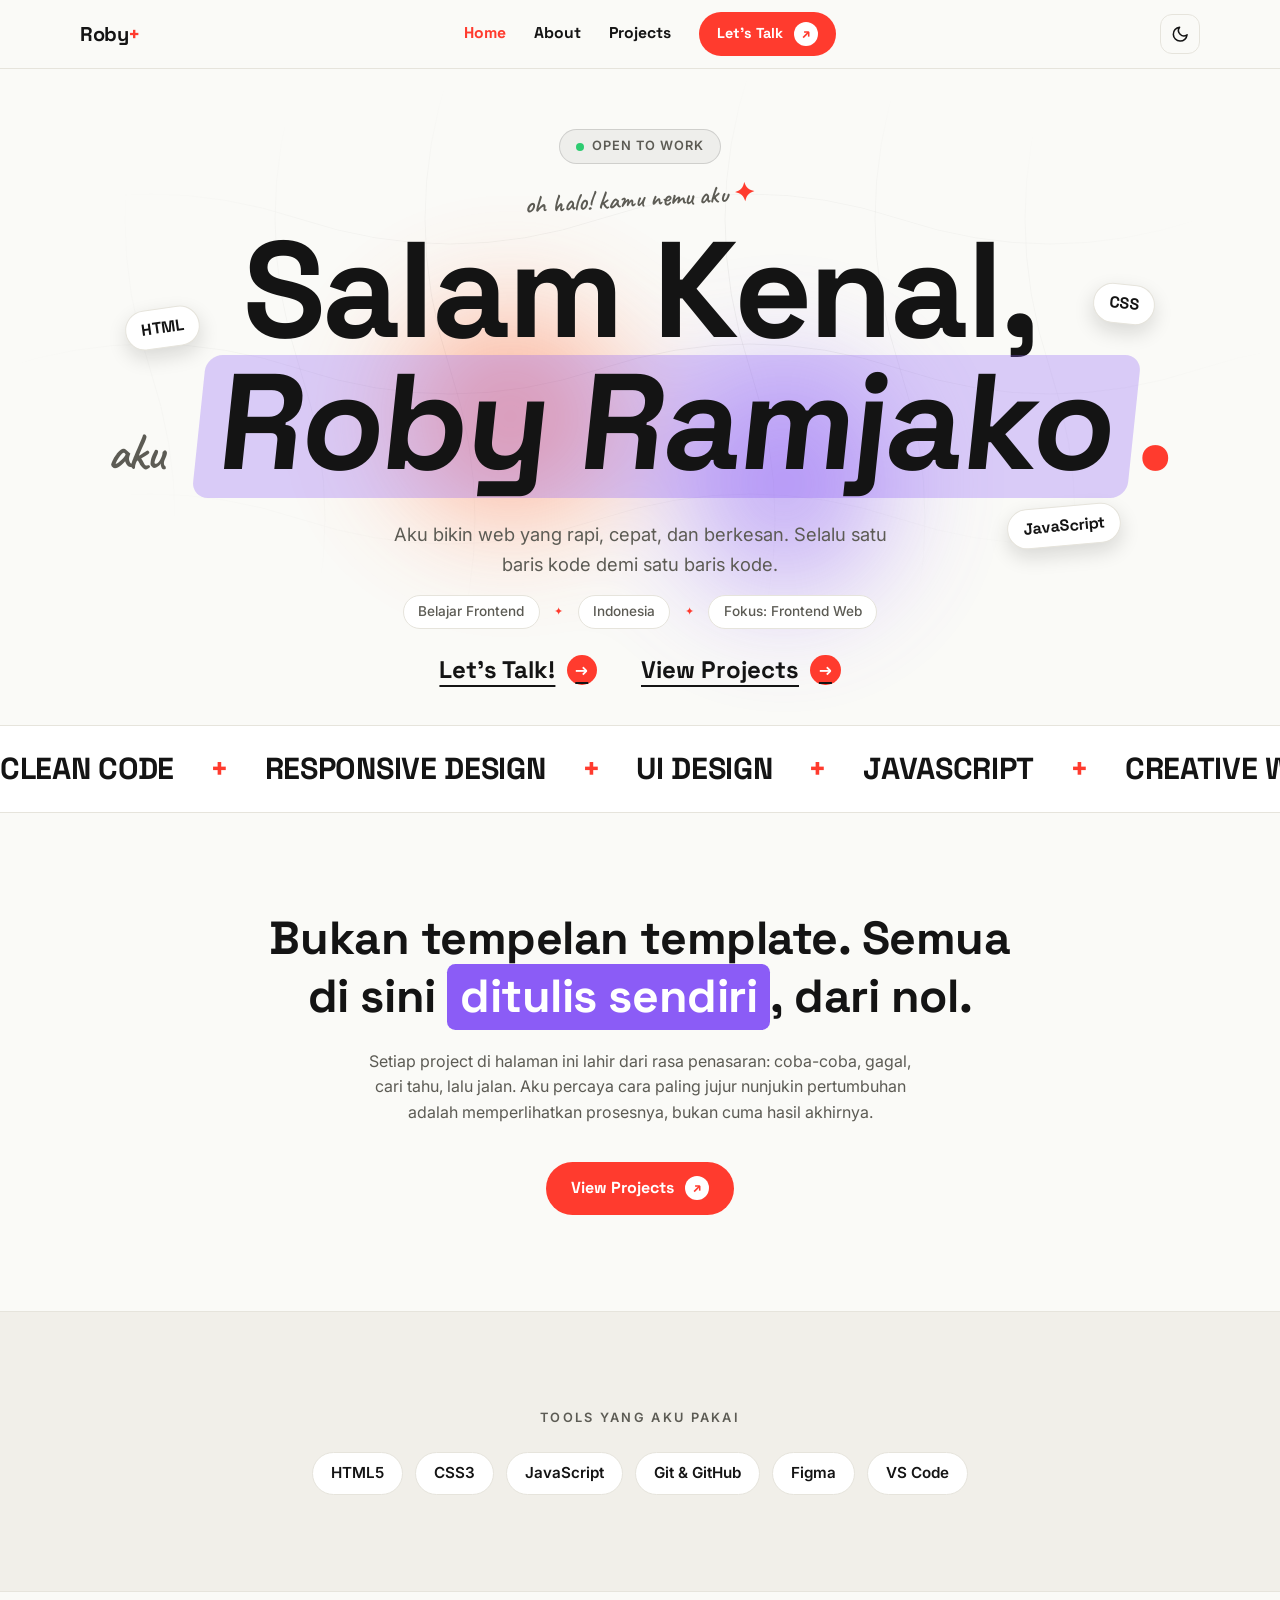
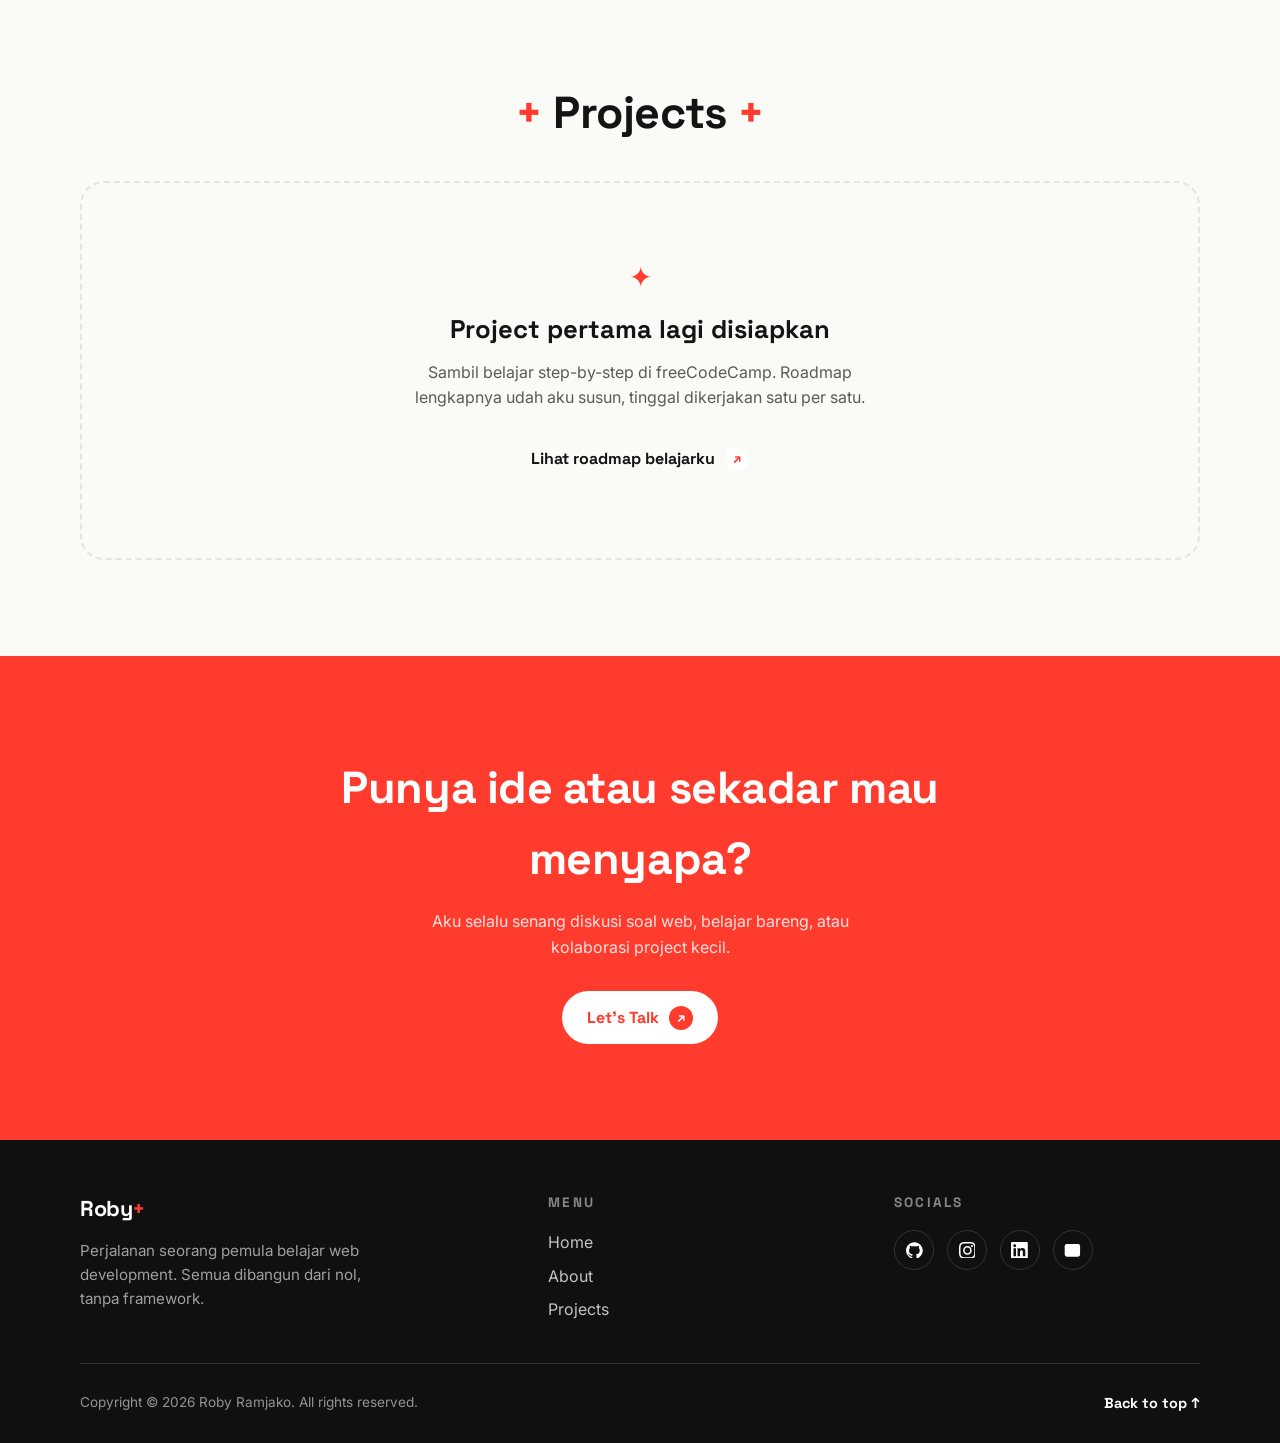
==== commit 3e235f51: "Add files via upload" ====
--- a/index.html
+++ b/index.html
@@ -8,7 +8,7 @@
   <meta property="og:type" content="website">
   <meta property="og:title" content="Roby Ramjako — Creative Portfolio">
   <meta property="og:description" content="Perjalanan belajar web development dengan HTML, CSS, dan JavaScript murni.">
-  <meta property="og:image" content="assets/profile.png">
+  <meta property="og:image" content="https://robyramjako.github.io/assets/profile.png">
   <meta name="theme-color" content="#FAFAF7">
   <script>
     (function () {
@@ -58,22 +58,10 @@
         <h1 class="hero-title">
           Salam Kenal,<br>
           <span class="hero-small">aku</span> <span class="title-box">Roby Ramjako</span><span class="accent">.</span>
-          <span class="hero-chip chip-1" aria-hidden="true">HTML</span>
-          <span class="hero-chip chip-2" aria-hidden="true">CSS</span>
-          <span class="hero-chip chip-3" aria-hidden="true">JavaScript</span>
         </h1>
-        <div class="hero-sticker" aria-hidden="true">
-          <svg viewBox="0 0 120 120">
-            <circle cx="60" cy="60" r="56" class="sticker-bg"/>
-            <defs>
-              <path id="sticker-circle" d="M 60,60 m -44,0 a 44,44 0 1,1 88,0 a 44,44 0 1,1 -88,0"/>
-            </defs>
-            <text class="sticker-text">
-              <textPath href="#sticker-circle" textLength="274">OPEN TO WORK &#10022; LET'S COLLAB &#10022;</textPath>
-            </text>
-            <text class="sticker-center" x="60" y="67">&#10022;</text>
-          </svg>
-        </div>
+        <span class="hero-chip chip-1" aria-hidden="true">HTML</span>
+        <span class="hero-chip chip-2" aria-hidden="true">CSS</span>
+        <span class="hero-chip chip-3" aria-hidden="true">JavaScript</span>
         <p class="hero-sub">Aku bikin web yang rapi, cepat, dan berkesan. Selalu satu baris kode demi satu baris kode.</p>
         <div class="hero-meta">
           <span>Belajar Frontend</span>
--- a/css/style.css
+++ b/css/style.css
@@ -405,7 +405,7 @@
   background: var(--hero-bg);
   color: var(--hero-ink);
   text-align: center;
-  padding: clamp(3rem, 7vw, 4.5rem) 0 0;
+  padding: clamp(2.5rem, 6vw, 3.75rem) 0 0;
 }
 
 .hero::before {
@@ -459,7 +459,7 @@
   letter-spacing: 0.08em;
   text-transform: uppercase;
   color: var(--ink-soft);
-  margin-bottom: 1.25rem;
+  margin-bottom: 0.9rem;
 }
 
 html[data-theme="dark"] .hero-badge {
@@ -515,7 +515,7 @@
   font-weight: 600;
   color: var(--ink-soft);
   transform: rotate(-3deg);
-  margin-bottom: 0.75rem;
+  margin-bottom: 0.4rem;
 }
 
 .doodle-star {
@@ -524,7 +524,7 @@
 
 .hero-chip {
   position: absolute;
-  z-index: -1;
+  z-index: 1;
   display: inline-flex;
   align-items: center;
   font-family: var(--font-display);
@@ -539,21 +539,21 @@
 }
 
 .chip-1 {
-  left: 6%;
-  top: 16%;
+  left: 4%;
+  top: 30%;
   transform: rotate(-8deg);
 }
 
 .chip-2 {
-  right: 7%;
-  top: 28%;
+  right: 4%;
+  top: 26%;
   transform: rotate(6deg);
   animation-delay: 0.6s;
 }
 
 .chip-3 {
-  right: 13%;
-  bottom: -8%;
+  right: 7%;
+  bottom: 30%;
   transform: rotate(-5deg);
   animation-delay: 1.2s;
 }
@@ -567,49 +567,9 @@
   }
 }
 
-.hero-sticker {
-  position: absolute;
-  z-index: 1;
-  top: -1.5rem;
-  right: 5%;
-  width: 120px;
-  height: 120px;
-  animation: spin 12s linear infinite;
-  filter: drop-shadow(0 10px 24px var(--shadow));
-}
-
-.hero-sticker svg {
-  width: 100%;
-  height: 100%;
-}
-
-.sticker-bg {
-  fill: var(--accent);
-}
-
-.sticker-text {
-  font-family: var(--font-display);
-  font-size: 11px;
-  font-weight: 700;
-  letter-spacing: 2px;
-  fill: #fff;
-}
-
-.sticker-center {
-  font-size: 20px;
-  fill: #fff;
-  text-anchor: middle;
-}
-
-@keyframes spin {
-  to {
-    transform: rotate(360deg);
-  }
-}
-
 .hero-sub {
   max-width: 44ch;
-  margin: 2rem auto 0;
+  margin: 1.4rem auto 0;
   color: var(--ink-soft);
   font-size: clamp(1rem, 2vw, 1.15rem);
 }
@@ -620,7 +580,7 @@
   justify-content: center;
   align-items: center;
   gap: 0.5rem 0.9rem;
-  margin-top: 1.5rem;
+  margin-top: 1rem;
   font-size: 0.85rem;
   font-weight: 500;
   color: var(--ink-soft);
@@ -645,7 +605,7 @@
   flex-wrap: wrap;
   justify-content: center;
   gap: 1.25rem 2.75rem;
-  padding: 2rem 0 2.75rem;
+  padding: 1.4rem 0 2.25rem;
 }
 
 .hero-link {
@@ -1282,31 +1242,29 @@
 .reveal-d2 { transition-delay: 0.2s; }
 
 @media (max-width: 640px) {
+  .hero-title {
+    font-size: clamp(2.4rem, 11.5vw, 8.5rem);
+  }
+
   .hero-chip {
-    font-size: 0.7rem;
-    padding: 0.3rem 0.7rem;
+    font-size: 0.65rem;
+    padding: 0.25rem 0.6rem;
   }
 
   .chip-1 {
-    left: 0;
-    top: 2%;
+    left: 2%;
+    top: 20%;
   }
 
   .chip-2 {
-    right: 0;
-    top: 14%;
+    right: 2%;
+    top: 15%;
   }
 
   .chip-3 {
-    right: 2%;
-    bottom: -10%;
-  }
-
-  .hero-sticker {
-    width: 88px;
-    height: 88px;
-    top: -1rem;
-    right: 2%;
+    right: 3%;
+    top: 1%;
+    bottom: auto;
   }
 }
 
@@ -1384,7 +1342,6 @@
   .hero-badge .dot,
   .progress-pill .dot,
   .status-active::before,
-  .hero-sticker,
   .hero-chip,
   .project-card.filter-in {
     animation: none;
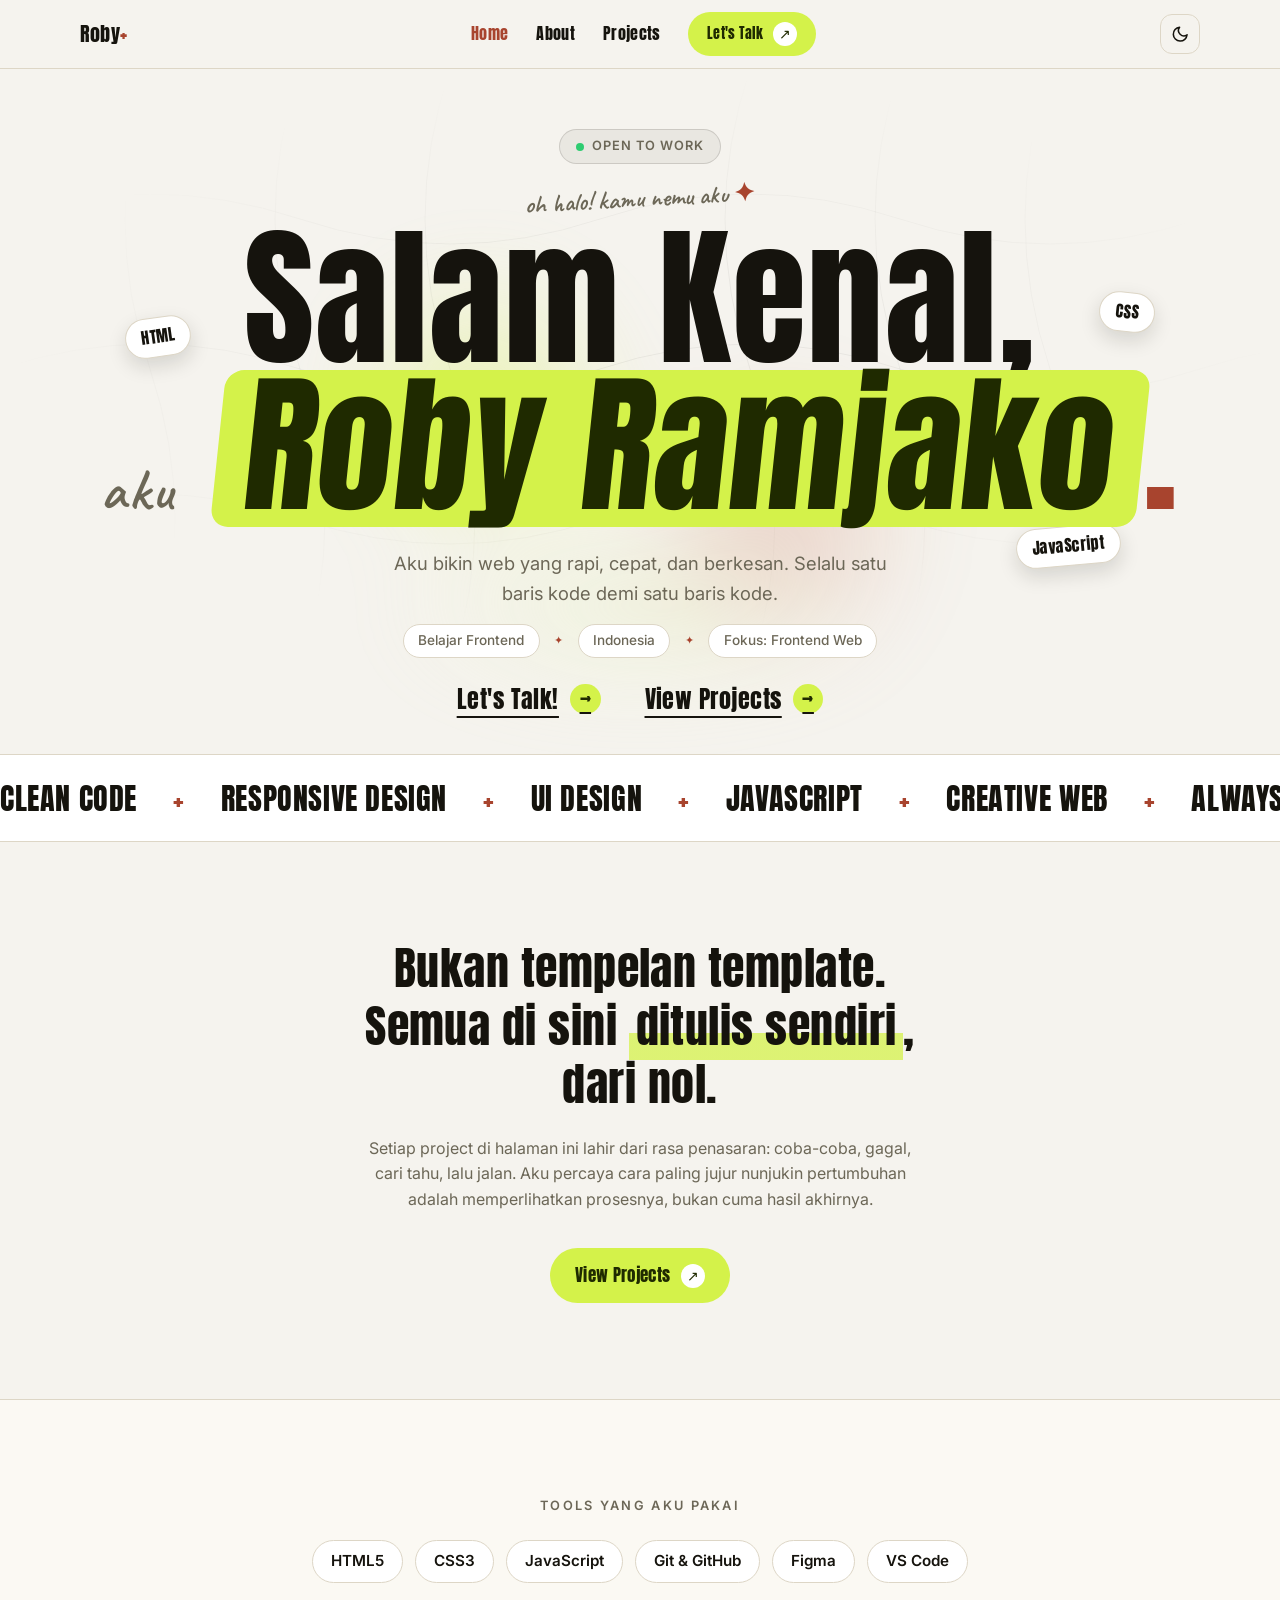
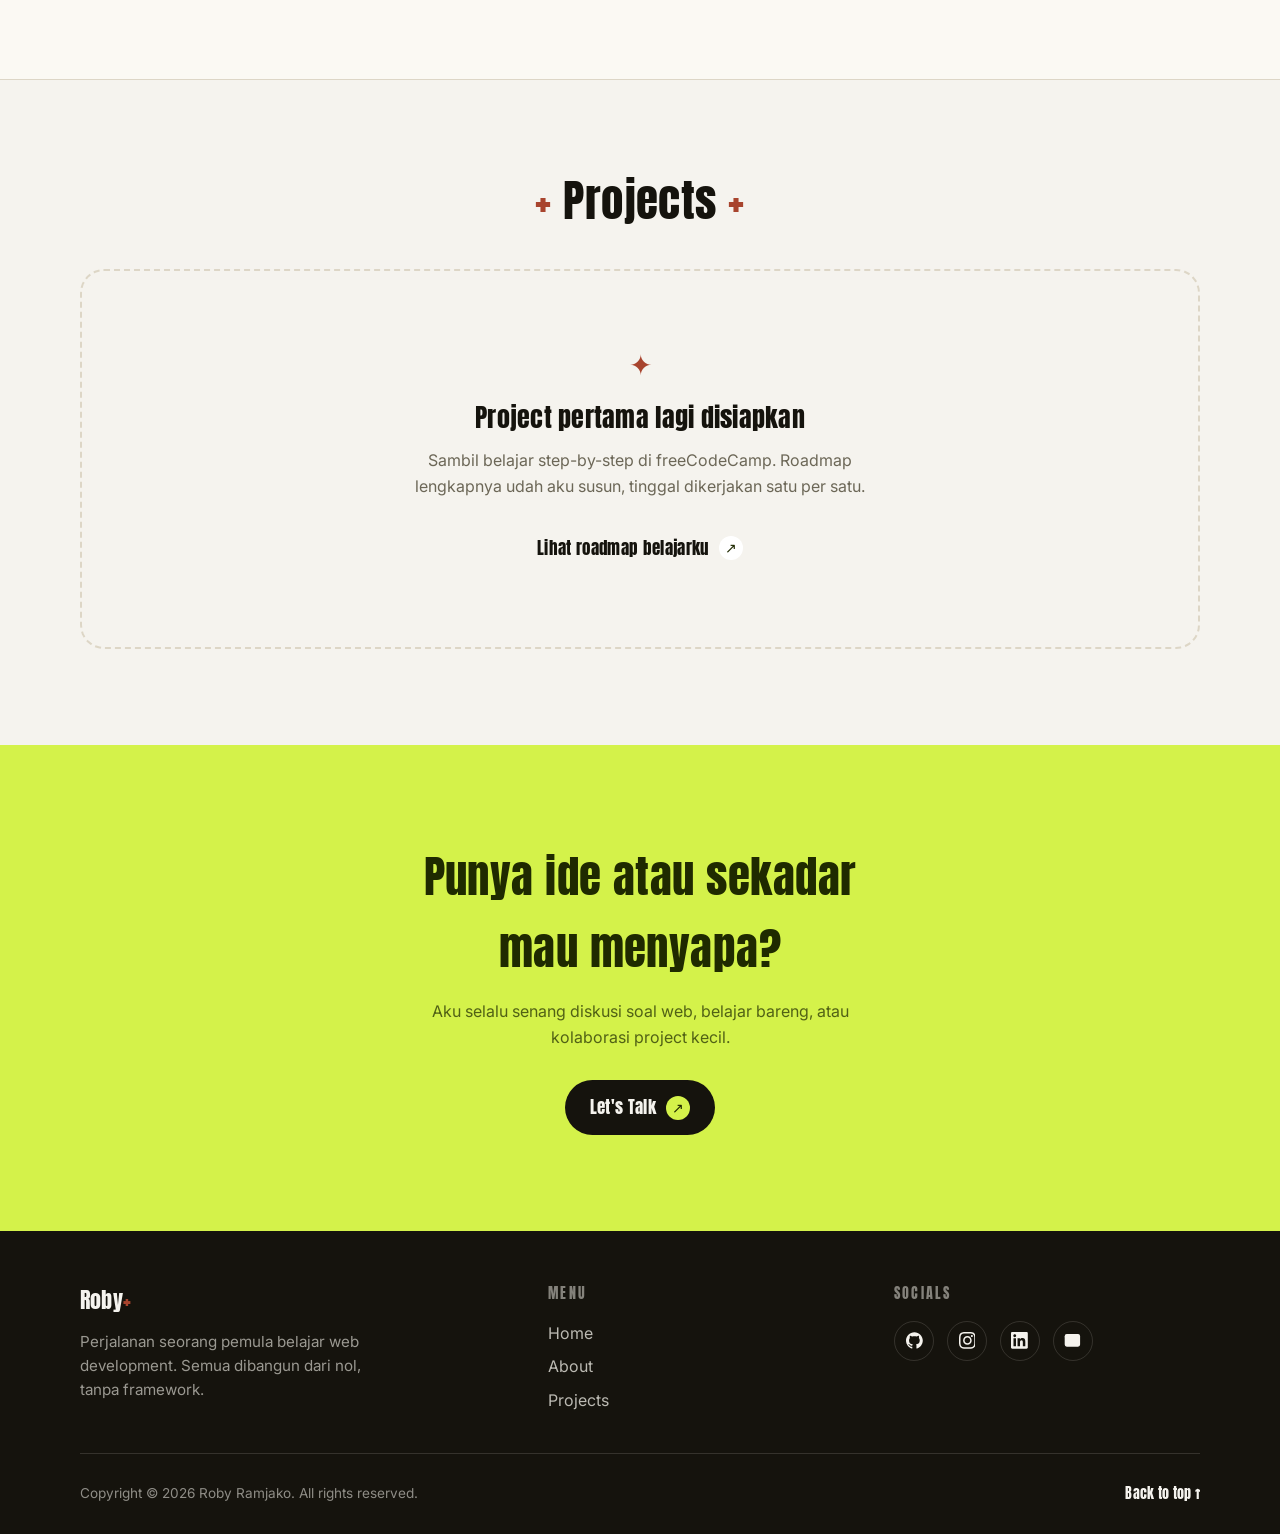
==== commit 5a417aa8: "Add files via upload" ====
--- a/index.html
+++ b/index.html
@@ -9,7 +9,7 @@
   <meta property="og:title" content="Roby Ramjako — Creative Portfolio">
   <meta property="og:description" content="Perjalanan belajar web development dengan HTML, CSS, dan JavaScript murni.">
   <meta property="og:image" content="https://robyramjako.github.io/assets/profile.png">
-  <meta name="theme-color" content="#FAFAF7">
+  <meta name="theme-color" content="#f5f3ee">
   <script>
     (function () {
       var theme = null
@@ -20,10 +20,10 @@
       if (theme) document.documentElement.dataset.theme = theme
     })()
   </script>
-  <link rel="icon" href="data:image/svg+xml,<svg xmlns='http://www.w3.org/2000/svg' viewBox='0 0 100 100'><rect width='100' height='100' rx='24' fill='%23FF3B2E'/><path d='M50 24v52M24 50h52' stroke='white' stroke-width='12' stroke-linecap='round'/></svg>">
+  <link rel="icon" href="data:image/svg+xml,<svg xmlns='http://www.w3.org/2000/svg' viewBox='0 0 100 100'><rect width='100' height='100' rx='24' fill='%23d4f24a'/><path d='M50 24v52M24 50h52' stroke='%231f2a00' stroke-width='12' stroke-linecap='round'/></svg>">
   <link rel="preconnect" href="https://fonts.googleapis.com">
   <link rel="preconnect" href="https://fonts.gstatic.com" crossorigin>
-  <link href="https://fonts.googleapis.com/css2?family=Caveat:wght@600&family=Inter:wght@400;500;600&family=Space+Grotesk:wght@500;700&display=swap" rel="stylesheet">
+  <link href="https://fonts.googleapis.com/css2?family=Anton&family=Caveat:wght@600&family=Inter:wght@400;500;600&display=swap" rel="stylesheet">
   <link rel="stylesheet" href="css/style.css">
 </head>
 <body>
--- a/css/style.css
+++ b/css/style.css
@@ -1,38 +1,41 @@
 :root {
-  --bg: #FAFAF7;
-  --surface: #F1EFE9;
-  --ink: #141414;
-  --ink-soft: #5C5B54;
-  --dark: #101010;
-  --accent: #FF3B2E;
-  --accent-deep: #E02D1F;
-  --purple: #8B5CF6;
-  --line: #E6E4DC;
-  --line-dark: rgba(255, 255, 255, 0.14);
+  --bg: #f5f3ee;
+  --surface: #fbf9f3;
+  --ink: #15130d;
+  --ink-soft: #6c6757;
+  --dark: #15130d;
+  --accent: #d4f24a;
+  --accent-deep: #c4e53a;
+  --accent-ink: #1f2a00;
+  --accent-text: #a8442e;
+  --line: #ddd6c6;
+  --line-dark: rgba(243, 241, 233, 0.14);
   --card-bg: #ffffff;
-  --header-bg: rgba(250, 250, 247, 0.88);
-  --shadow: rgba(16, 16, 16, 0.14);
-  --hero-bg: #FAFAF7;
-  --hero-ink: #141414;
-  --panel-bg: rgba(250, 250, 247, 0.78);
-  --grid-image: url("data:image/svg+xml,<svg xmlns='http://www.w3.org/2000/svg' width='600' height='600' viewBox='0 0 600 600'><g fill='none' stroke='%23141414' stroke-opacity='0.05' stroke-width='1'><path d='M0 150 Q 150 100 300 150 T 600 150'/><path d='M0 300 Q 150 250 300 300 T 600 300'/><path d='M0 450 Q 150 400 300 450 T 600 450'/><path d='M150 0 Q 100 150 150 300 T 150 600'/><path d='M300 0 Q 250 150 300 300 T 300 600'/><path d='M450 0 Q 400 150 450 300 T 450 600'/></g></svg>");
-  --font-display: "Space Grotesk", "Arial Black", sans-serif;
+  --header-bg: rgba(245, 243, 238, 0.88);
+  --shadow: rgba(21, 19, 13, 0.14);
+  --hero-bg: #f5f3ee;
+  --hero-ink: #15130d;
+  --panel-bg: rgba(245, 243, 238, 0.8);
+  --grid-image: url("data:image/svg+xml,<svg xmlns='http://www.w3.org/2000/svg' width='600' height='600' viewBox='0 0 600 600'><g fill='none' stroke='%2315130d' stroke-opacity='0.05' stroke-width='1'><path d='M0 150 Q 150 100 300 150 T 600 150'/><path d='M0 300 Q 150 250 300 300 T 600 300'/><path d='M0 450 Q 150 400 300 450 T 600 450'/><path d='M150 0 Q 100 150 150 300 T 150 600'/><path d='M300 0 Q 250 150 300 300 T 300 600'/><path d='M450 0 Q 400 150 450 300 T 450 600'/></g></svg>");
+  --font-display: "Anton", "Arial Black", sans-serif;
   --font-body: "Inter", "Segoe UI", sans-serif;
 }
 
 html[data-theme="dark"] {
-  --bg: #0F0F0E;
-  --surface: #1A1A17;
-  --ink: #F5F4EF;
-  --ink-soft: #A8A69C;
-  --line: #262623;
-  --card-bg: #171715;
-  --header-bg: rgba(15, 15, 14, 0.85);
+  --bg: #14130e;
+  --surface: #1d1b13;
+  --ink: #f3f1e9;
+  --ink-soft: #a8a494;
+  --line: #2e2b1f;
+  --line-dark: rgba(243, 241, 233, 0.14);
+  --card-bg: #1d1b15;
+  --header-bg: rgba(20, 19, 14, 0.85);
   --shadow: rgba(0, 0, 0, 0.5);
-  --hero-bg: #101010;
-  --hero-ink: #F5F4EF;
-  --panel-bg: rgba(15, 15, 14, 0.72);
-  --grid-image: url("data:image/svg+xml,<svg xmlns='http://www.w3.org/2000/svg' width='600' height='600' viewBox='0 0 600 600'><g fill='none' stroke='%23FFFFFF' stroke-opacity='0.06' stroke-width='1'><path d='M0 150 Q 150 100 300 150 T 600 150'/><path d='M0 300 Q 150 250 300 300 T 600 300'/><path d='M0 450 Q 150 400 300 450 T 600 450'/><path d='M150 0 Q 100 150 150 300 T 150 600'/><path d='M300 0 Q 250 150 300 300 T 300 600'/><path d='M450 0 Q 400 150 450 300 T 450 600'/></g></svg>");
+  --hero-bg: #14130e;
+  --hero-ink: #f3f1e9;
+  --panel-bg: rgba(20, 19, 14, 0.8);
+  --accent-text: #d4f24a;
+  --grid-image: url("data:image/svg+xml,<svg xmlns='http://www.w3.org/2000/svg' width='600' height='600' viewBox='0 0 600 600'><g fill='none' stroke='%23f3f1e9' stroke-opacity='0.06' stroke-width='1'><path d='M0 150 Q 150 100 300 150 T 600 150'/><path d='M0 300 Q 150 250 300 300 T 600 300'/><path d='M0 450 Q 150 400 300 450 T 600 450'/><path d='M150 0 Q 100 150 150 300 T 150 600'/><path d='M300 0 Q 250 150 300 300 T 300 600'/><path d='M450 0 Q 400 150 450 300 T 450 600'/></g></svg>");
 }
 
 * {
@@ -81,16 +84,17 @@
 
 h1, h2, h3, .logo, .btn {
   font-family: var(--font-display);
+  font-weight: 400;
 }
 
 ::selection {
   background: var(--accent);
-  color: #fff;
+  color: var(--accent-ink);
 }
 
 a:focus-visible,
 button:focus-visible {
-  outline: 2px solid var(--accent);
+  outline: 2px solid var(--accent-text);
   outline-offset: 3px;
 }
 
@@ -104,7 +108,7 @@
 }
 
 .accent {
-  color: var(--accent);
+  color: var(--accent-text);
 }
 
 .eyebrow {
@@ -120,7 +124,7 @@
 
 .eyebrow::before {
   content: "+";
-  color: var(--accent);
+  color: var(--accent-text);
   font-weight: 700;
 }
 
@@ -128,28 +132,25 @@
   font-size: clamp(1.9rem, 4.5vw, 2.8rem);
   line-height: 1.1;
   text-align: center;
-  letter-spacing: -0.01em;
+  letter-spacing: 0.01em;
 }
 
 .section-title .plus {
-  color: var(--accent);
+  color: var(--accent-text);
 }
 
 .highlight {
-  background: var(--purple);
-  color: #fff;
-  padding: 0.04em 0.28em 0.1em;
-  border-radius: 0.18em;
-  box-decoration-break: clone;
-  -webkit-box-decoration-break: clone;
+  background: linear-gradient(transparent 62%, rgba(212, 242, 74, 0.75) 62%);
+  padding: 0 0.15em;
 }
 
 .btn {
   display: inline-flex;
   align-items: center;
   gap: 0.65rem;
-  font-weight: 700;
-  font-size: 1rem;
+  font-weight: 400;
+  font-size: 1.05rem;
+  letter-spacing: 0.02em;
   padding: 0.8rem 1.5rem;
   border-radius: 999px;
   border: 1px solid transparent;
@@ -163,36 +164,26 @@
 
 .btn-solid {
   background: var(--accent);
-  color: #fff;
+  color: var(--accent-ink);
 }
 
 .btn-solid:hover {
   background: var(--accent-deep);
 }
 
-.btn-ghost {
-  border-color: rgba(255, 255, 255, 0.45);
-  color: #fff;
-}
-
-.btn-ghost:hover {
-  border-color: #fff;
-  background: rgba(255, 255, 255, 0.08);
-}
-
 .btn-invert {
-  background: #fff;
-  color: var(--accent);
+  background: var(--dark);
+  color: #f5f3ee;
 }
 
 .btn-invert:hover {
-  background: var(--dark);
+  background: var(--accent-text);
   color: #fff;
 }
 
 .btn-invert .btn-arrow {
   background: var(--accent);
-  color: #fff;
+  color: var(--accent-ink);
 }
 
 .btn-arrow {
@@ -202,7 +193,7 @@
   height: 1.5rem;
   border-radius: 50%;
   background: #fff;
-  color: var(--accent);
+  color: var(--accent-ink);
   font-size: 0.85rem;
   transition: transform 0.2s ease;
 }
@@ -222,10 +213,10 @@
   left: 0.75rem;
   z-index: 100;
   background: var(--accent);
-  color: #fff;
+  color: var(--accent-ink);
   padding: 0.6rem 1.1rem;
   border-radius: 999px;
-  font-weight: 600;
+  font-weight: 400;
   font-size: 0.9rem;
   transform: translateY(-300%);
   transition: transform 0.2s ease;
@@ -253,13 +244,13 @@
 }
 
 .logo {
-  font-weight: 700;
+  font-weight: 400;
   font-size: 1.25rem;
-  letter-spacing: -0.02em;
+  letter-spacing: 0.01em;
 }
 
 .logo span {
-  color: var(--accent);
+  color: var(--accent-text);
 }
 
 .header-actions {
@@ -282,8 +273,8 @@
 }
 
 .theme-toggle:hover {
-  border-color: var(--accent);
-  color: var(--accent);
+  border-color: var(--accent-text);
+  color: var(--accent-text);
   transform: translateY(-1px);
 }
 
@@ -314,7 +305,7 @@
 }
 
 .site-nav a:not(.btn).active {
-  color: var(--accent);
+  color: var(--accent-text);
 }
 
 .site-nav {
@@ -342,15 +333,16 @@
 
 .site-nav a:not(.btn) {
   font-family: var(--font-display);
-  font-weight: 700;
+  font-weight: 400;
   font-size: 1.05rem;
+  letter-spacing: 0.02em;
   padding: 0.6rem 0.25rem;
   border-bottom: 1px solid var(--line);
   transition: color 0.2s ease;
 }
 
 .site-nav a:not(.btn):hover {
-  color: var(--accent);
+  color: var(--accent-text);
 }
 
 .nav-cta {
@@ -427,11 +419,19 @@
   aspect-ratio: 1.4;
   transform: translateX(-50%);
   background:
-    radial-gradient(closest-side at 32% 42%, rgba(255, 107, 60, 0.9), transparent 72%),
-    radial-gradient(closest-side at 70% 55%, rgba(139, 92, 246, 0.85), transparent 72%);
+    radial-gradient(closest-side at 28% 38%, rgba(212, 242, 74, 0.5), transparent 70%),
+    radial-gradient(closest-side at 70% 60%, rgba(192, 84, 58, 0.28), transparent 70%),
+    radial-gradient(closest-side at 50% 78%, rgba(232, 244, 191, 0.55), transparent 70%);
   filter: blur(48px);
-  opacity: 0.75;
+  opacity: 0.9;
   pointer-events: none;
+}
+
+html[data-theme="dark"] .hero-blob {
+  background:
+    radial-gradient(closest-side at 28% 38%, rgba(212, 242, 74, 0.26), transparent 70%),
+    radial-gradient(closest-side at 70% 60%, rgba(192, 84, 58, 0.32), transparent 70%);
+  opacity: 0.9;
 }
 
 .blob-sm {
@@ -450,8 +450,8 @@
   display: inline-flex;
   align-items: center;
   gap: 0.5rem;
-  background: rgba(20, 20, 20, 0.05);
-  border: 1px solid rgba(20, 20, 20, 0.14);
+  background: rgba(21, 19, 13, 0.05);
+  border: 1px solid rgba(21, 19, 13, 0.14);
   border-radius: 999px;
   padding: 0.4rem 1rem;
   font-size: 0.8rem;
@@ -463,9 +463,9 @@
 }
 
 html[data-theme="dark"] .hero-badge {
-  background: rgba(255, 255, 255, 0.08);
-  border-color: rgba(255, 255, 255, 0.18);
-  color: rgba(255, 255, 255, 0.85);
+  background: rgba(243, 241, 233, 0.08);
+  border-color: rgba(243, 241, 233, 0.18);
+  color: rgba(243, 241, 233, 0.85);
 }
 
 .hero-badge .dot {
@@ -487,18 +487,20 @@
 
 .title-box {
   display: inline-block;
-  background: rgba(139, 92, 246, 0.3);
+  background: var(--accent);
+  color: var(--accent-ink);
   border-radius: 0.12em;
-  padding: 0.02em 0.15em 0.08em;
+  padding: 0.02em 0.18em 0.06em;
   transform: skew(-6deg);
+  white-space: nowrap;
 }
 
 .hero-title {
   position: relative;
   z-index: 2;
-  font-size: clamp(3.6rem, 13vw, 8.5rem);
+  font-size: clamp(3.6rem, 13vw, 9.5rem);
   line-height: 0.95;
-  letter-spacing: -0.02em;
+  letter-spacing: 0.01em;
 }
 
 .hero-small {
@@ -519,7 +521,7 @@
 }
 
 .doodle-star {
-  color: var(--accent);
+  color: var(--accent-text);
 }
 
 .hero-chip {
@@ -528,8 +530,9 @@
   display: inline-flex;
   align-items: center;
   font-family: var(--font-display);
-  font-weight: 700;
+  font-weight: 400;
   font-size: clamp(0.8rem, 1.6vw, 1rem);
+  letter-spacing: 0.03em;
   background: var(--card-bg);
   border: 1px solid var(--line);
   border-radius: 999px;
@@ -538,6 +541,11 @@
   animation: chip-float 5s ease-in-out infinite;
 }
 
+html[data-theme="dark"] .hero-chip {
+  background: #26241c;
+  border-color: #4a4738;
+}
+
 .chip-1 {
   left: 4%;
   top: 30%;
@@ -594,7 +602,7 @@
 }
 
 .meta-sep {
-  color: var(--accent);
+  color: var(--accent-text);
   font-size: 0.7rem;
 }
 
@@ -613,8 +621,9 @@
   align-items: center;
   gap: 0.7rem;
   font-family: var(--font-display);
-  font-weight: 700;
+  font-weight: 400;
   font-size: clamp(1.15rem, 2.5vw, 1.5rem);
+  letter-spacing: 0.02em;
   color: var(--hero-ink);
   text-decoration: underline;
   text-decoration-thickness: 2px;
@@ -623,7 +632,7 @@
 }
 
 .hero-link:hover {
-  color: var(--accent);
+  color: var(--accent-text);
 }
 
 .link-arrow {
@@ -633,7 +642,7 @@
   height: 1.9rem;
   border-radius: 50%;
   background: var(--accent);
-  color: #fff;
+  color: var(--accent-ink);
   font-size: 1rem;
   transition: transform 0.2s ease;
 }
@@ -668,15 +677,15 @@
 
 .marquee-group span {
   font-family: var(--font-display);
-  font-weight: 700;
+  font-weight: 400;
   font-size: clamp(1.3rem, 2.6vw, 1.9rem);
   text-transform: uppercase;
   white-space: nowrap;
-  letter-spacing: -0.01em;
+  letter-spacing: 0.02em;
 }
 
 .marquee-group .sep {
-  color: var(--accent);
+  color: var(--accent-text);
 }
 
 @keyframes marquee {
@@ -692,7 +701,7 @@
 .statement h2 {
   font-size: clamp(1.75rem, 4.5vw, 2.9rem);
   line-height: 1.25;
-  letter-spacing: -0.01em;
+  letter-spacing: 0.01em;
   max-width: 26ch;
   margin-inline: auto;
 }
@@ -737,8 +746,8 @@
 
 .tools-list li:hover {
   transform: translateY(-2px);
-  border-color: var(--accent);
-  color: var(--accent);
+  border-color: var(--accent-text);
+  color: var(--accent-text);
 }
 
 .section-head {
@@ -775,7 +784,7 @@
 .filter-btn.active {
   background: var(--accent);
   border-color: var(--accent);
-  color: #fff;
+  color: var(--accent-ink);
 }
 
 .project-card.hidden {
@@ -810,9 +819,9 @@
   aspect-ratio: 4 / 3;
   border-radius: 1.25rem;
   font-size: clamp(2.6rem, 6vw, 3.4rem);
-  font-weight: 700;
+  font-weight: 400;
+  letter-spacing: 0.03em;
   color: #fff;
-  letter-spacing: 0.02em;
   transition: transform 0.3s ease, box-shadow 0.3s ease;
 }
 
@@ -821,25 +830,12 @@
   box-shadow: 0 18px 40px var(--shadow);
 }
 
-.card-link {
-  display: block;
-  color: inherit;
-}
-
-.card-link h3 {
-  transition: color 0.2s ease;
-}
-
-.card-link:hover h3 {
-  color: var(--accent);
-}
-
-.thumb-1 { background: linear-gradient(135deg, #FF3B2E, #FF8A5C); }
-.thumb-2 { background: linear-gradient(135deg, #8B5CF6, #5B21B6); }
-.thumb-3 { background: linear-gradient(135deg, #2E2E2E, #101010); }
-.thumb-4 { background: linear-gradient(135deg, #FF6B4A, #C2410C); }
-.thumb-5 { background: linear-gradient(135deg, #A78BFA, #6D28D9); }
-.thumb-6 { background: linear-gradient(135deg, #3F3F46, #18181B); }
+.thumb-1 { background: linear-gradient(135deg, #c0543a, #8a3a28); }
+.thumb-2 { background: linear-gradient(135deg, #785cff, #5b3fd1); }
+.thumb-3 { background: linear-gradient(135deg, #2e2c24, #15130d); }
+.thumb-4 { background: linear-gradient(135deg, #f7583f, #c73a26); }
+.thumb-5 { background: linear-gradient(135deg, #6c6757, #3f3c30); }
+.thumb-6 { background: linear-gradient(135deg, #d4f24a, #b8d92e); color: var(--accent-ink); }
 
 .project-meta {
   margin-top: 1.1rem;
@@ -847,14 +843,14 @@
 
 .project-num {
   font-family: var(--font-display);
-  font-weight: 700;
-  color: var(--accent);
+  font-weight: 400;
+  color: var(--accent-text);
 }
 
 .project-meta h3 {
   font-size: 1.25rem;
   margin: 0.2rem 0 0.7rem;
-  letter-spacing: -0.01em;
+  letter-spacing: 0.01em;
 }
 
 .project-desc {
@@ -877,10 +873,6 @@
   font-size: 0.8rem;
   font-weight: 500;
   color: var(--ink-soft);
-}
-
-.projects-cta {
-  text-align: center;
 }
 
 .status {
@@ -907,12 +899,12 @@
 }
 
 .status-active {
-  border-color: var(--accent);
-  color: var(--accent);
+  border-color: var(--accent-text);
+  color: var(--accent-text);
 }
 
 .status-active::before {
-  background: var(--accent);
+  background: var(--accent-text);
   animation: pulse 2s ease-in-out infinite;
 }
 
@@ -936,18 +928,18 @@
   align-items: center;
   gap: 0.45rem;
   font-family: var(--font-display);
-  font-weight: 700;
-  font-size: 0.8rem;
+  font-weight: 400;
+  font-size: 0.85rem;
   letter-spacing: 0.06em;
   text-transform: uppercase;
-  color: var(--accent);
+  color: var(--accent-text);
 }
 
 .progress-pill .dot {
   width: 8px;
   height: 8px;
   border-radius: 50%;
-  background: var(--accent);
+  background: var(--accent-text);
   animation: pulse 2s ease-in-out infinite;
 }
 
@@ -962,12 +954,13 @@
 }
 
 .coming-star {
-  color: var(--accent);
+  color: var(--accent-text);
   font-size: 1.75rem;
 }
 
 .coming-soon h3 {
   font-size: clamp(1.3rem, 3vw, 1.6rem);
+  letter-spacing: 0.01em;
 }
 
 .coming-soon p {
@@ -992,7 +985,7 @@
 .page-hero-title {
   font-size: clamp(2.8rem, 8vw, 5.5rem);
   line-height: 1;
-  letter-spacing: -0.02em;
+  letter-spacing: 0.01em;
   margin-top: 0.75rem;
 }
 
@@ -1025,10 +1018,10 @@
   position: absolute;
   inset: 20% 0 0;
   background:
-    radial-gradient(closest-side at 40% 45%, rgba(255, 107, 60, 0.8), transparent 70%),
-    radial-gradient(closest-side at 72% 60%, rgba(139, 92, 246, 0.75), transparent 70%);
+    radial-gradient(closest-side at 40% 45%, rgba(212, 242, 74, 0.45), transparent 70%),
+    radial-gradient(closest-side at 72% 60%, rgba(192, 84, 58, 0.4), transparent 70%);
   filter: blur(40px);
-  opacity: 0.8;
+  opacity: 0.85;
 }
 
 .about-photo {
@@ -1040,7 +1033,7 @@
 .about-body h2 {
   font-size: clamp(1.7rem, 3.5vw, 2.4rem);
   margin-bottom: 1rem;
-  letter-spacing: -0.01em;
+  letter-spacing: 0.01em;
 }
 
 .about-body p {
@@ -1083,15 +1076,16 @@
   width: 12px;
   height: 12px;
   border-radius: 50%;
-  background: var(--accent);
+  background: var(--accent-text);
   border: 2px solid var(--bg);
 }
 
 .timeline .year {
   font-family: var(--font-display);
-  font-weight: 700;
-  color: var(--accent);
+  font-weight: 400;
+  color: var(--accent-text);
   font-size: 0.95rem;
+  letter-spacing: 0.03em;
 }
 
 .timeline h3 {
@@ -1106,13 +1100,13 @@
 
 .cta-band {
   background: var(--accent);
-  color: #fff;
+  color: var(--accent-ink);
   text-align: center;
 }
 
 .cta-band h2 {
   font-size: clamp(1.8rem, 4.5vw, 2.8rem);
-  letter-spacing: -0.01em;
+  letter-spacing: 0.01em;
   max-width: 22ch;
   margin-inline: auto;
 }
@@ -1120,12 +1114,12 @@
 .cta-band p {
   margin: 0.9rem auto 1.9rem;
   max-width: 46ch;
-  color: rgba(255, 255, 255, 0.85);
+  color: rgba(31, 42, 0, 0.72);
 }
 
 .footer {
   background: var(--dark);
-  color: #fff;
+  color: #f5f3ee;
   padding: 3.25rem 0 1.75rem;
 }
 
@@ -1137,7 +1131,7 @@
 }
 
 .footer-brand p {
-  color: rgba(255, 255, 255, 0.6);
+  color: rgba(243, 241, 233, 0.6);
   max-width: 30ch;
   margin-top: 0.75rem;
   font-size: 0.95rem;
@@ -1145,10 +1139,10 @@
 
 .footer-col h3 {
   font-size: 0.85rem;
-  font-weight: 700;
+  font-weight: 400;
   letter-spacing: 0.16em;
   text-transform: uppercase;
-  color: rgba(255, 255, 255, 0.5);
+  color: rgba(243, 241, 233, 0.5);
   margin-bottom: 1rem;
 }
 
@@ -1158,7 +1152,7 @@
 }
 
 .footer-col ul a {
-  color: rgba(255, 255, 255, 0.75);
+  color: rgba(243, 241, 233, 0.75);
   transition: color 0.2s ease;
 }
 
@@ -1182,13 +1176,14 @@
   height: 2.5rem;
   border: 1px solid var(--line-dark);
   border-radius: 50%;
-  color: #fff;
-  transition: background 0.2s ease, border-color 0.2s ease, transform 0.2s ease;
+  color: #f5f3ee;
+  transition: background 0.2s ease, border-color 0.2s ease, color 0.2s ease, transform 0.2s ease;
 }
 
 .socials a:hover {
   background: var(--accent);
   border-color: var(--accent);
+  color: var(--accent-ink);
   transform: translateY(-2px);
 }
 
@@ -1209,7 +1204,7 @@
 
 .footer-bottom p {
   font-size: 0.85rem;
-  color: rgba(255, 255, 255, 0.55);
+  color: rgba(243, 241, 233, 0.55);
 }
 
 .back-top {
@@ -1217,9 +1212,10 @@
   align-items: center;
   gap: 0.4rem;
   font-family: var(--font-display);
-  font-weight: 700;
+  font-weight: 400;
   font-size: 0.9rem;
-  color: #fff;
+  letter-spacing: 0.02em;
+  color: #f5f3ee;
   transition: color 0.2s ease;
 }
 
@@ -1243,7 +1239,7 @@
 
 @media (max-width: 640px) {
   .hero-title {
-    font-size: clamp(2.4rem, 11.5vw, 8.5rem);
+    font-size: clamp(2.4rem, 12vw, 9.5rem);
   }
 
   .hero-chip {
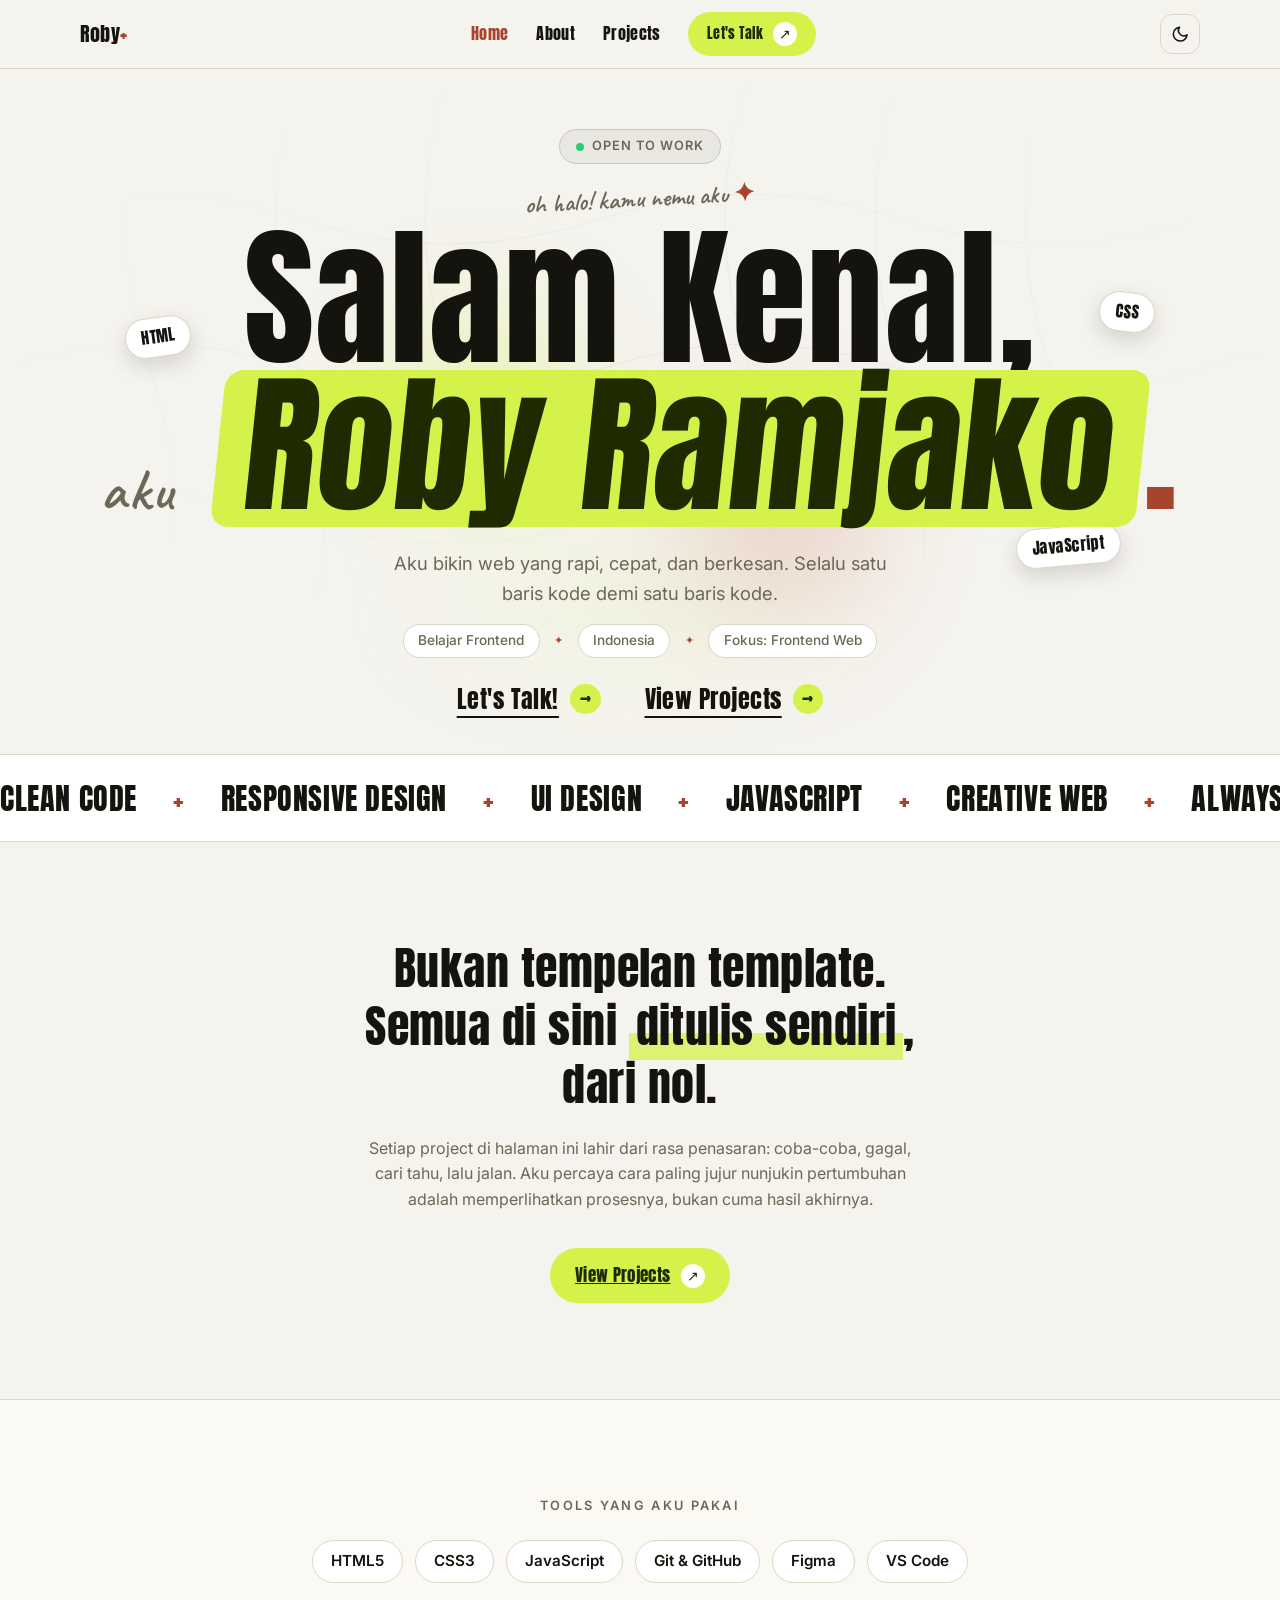
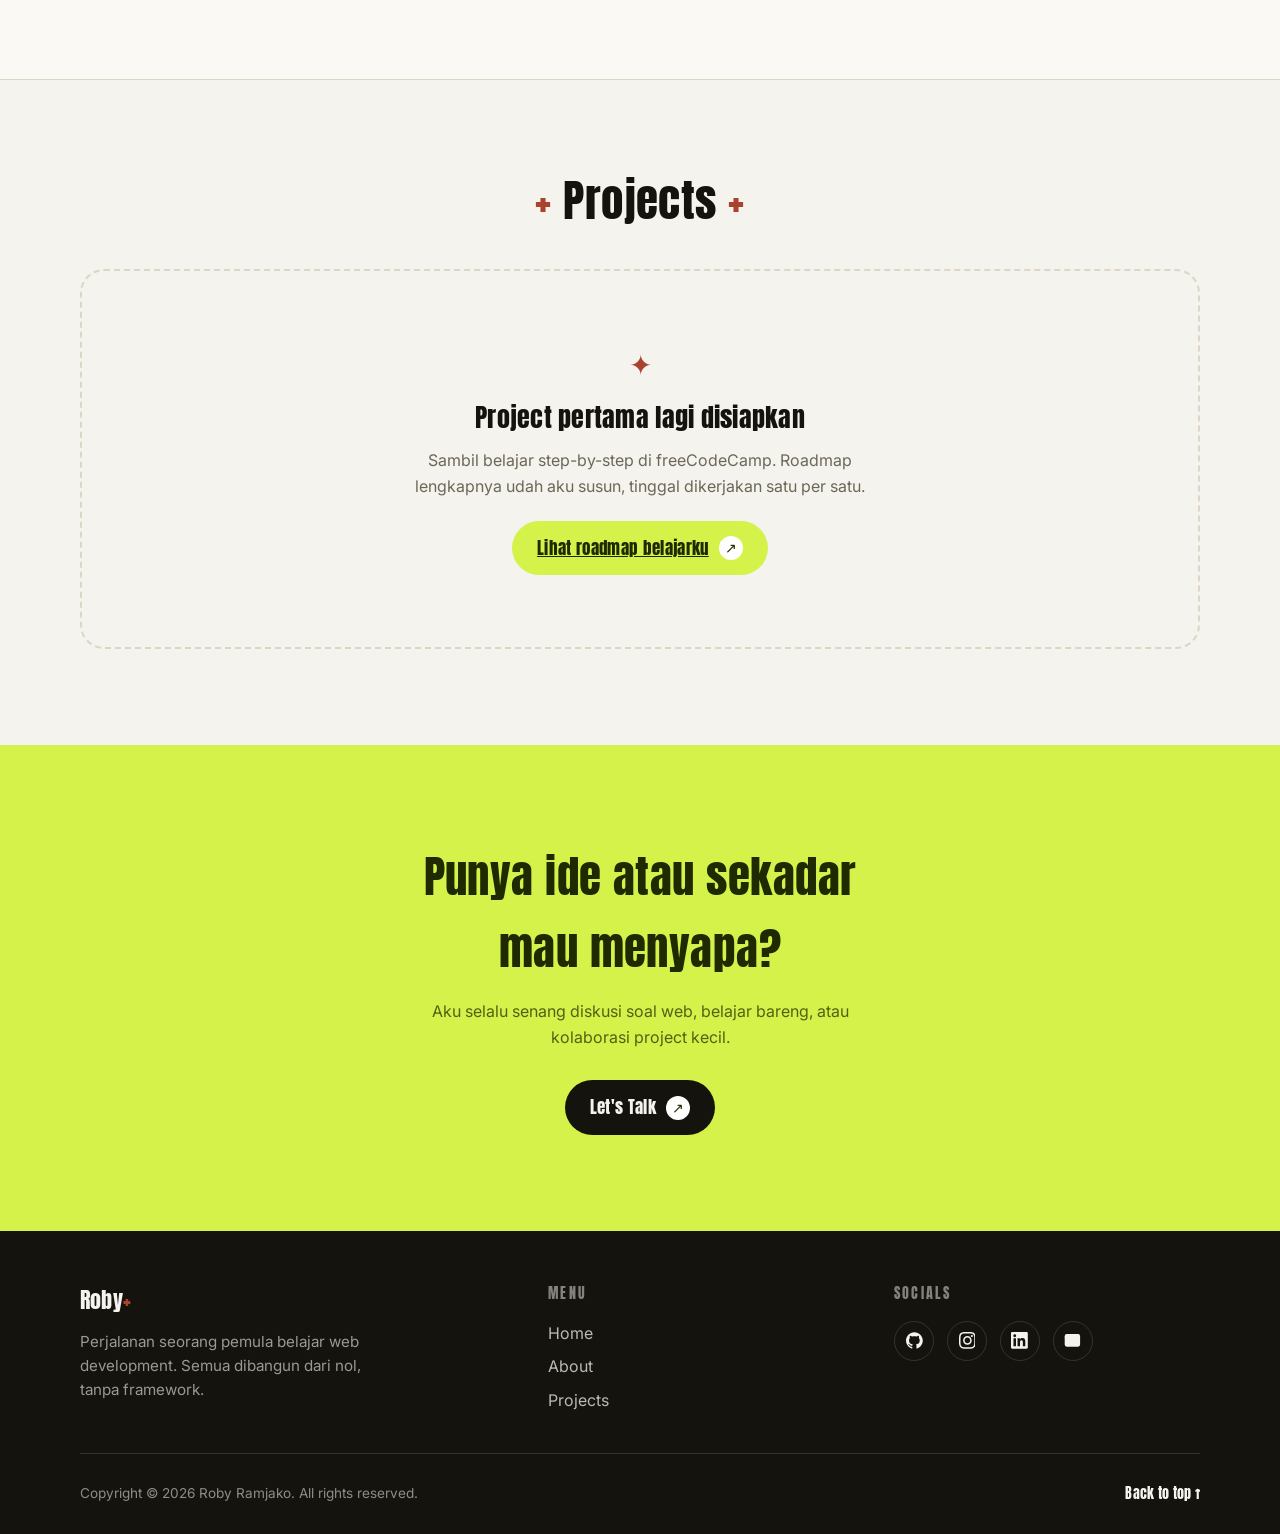
==== commit 7998b974: "Add files via upload" ====
--- a/index.html
+++ b/index.html
@@ -71,8 +71,8 @@
           <span>Fokus: Frontend Web</span>
         </div>
         <div class="hero-links">
-          <a href="#contact" class="hero-link">Let's Talk! <span class="link-arrow">&#8594;</span></a>
-          <a href="projects.html" class="hero-link">View Projects <span class="link-arrow">&#8594;</span></a>
+          <a href="#contact" class="hero-link"><span class="link-text">Let's Talk!</span> <span class="link-arrow">&#8594;</span></a>
+          <a href="projects.html" class="hero-link"><span class="link-text">View Projects</span> <span class="link-arrow">&#8594;</span></a>
         </div>
       </div>
     </section>
@@ -102,7 +102,7 @@
       <div class="container">
         <h2 class="reveal">Bukan tempelan template. Semua di sini <span class="highlight">ditulis sendiri</span>, dari nol.</h2>
         <p class="reveal reveal-d1">Setiap project di halaman ini lahir dari rasa penasaran: coba-coba, gagal, cari tahu, lalu jalan. Aku percaya cara paling jujur nunjukin pertumbuhan adalah memperlihatkan prosesnya, bukan cuma hasil akhirnya.</p>
-        <a href="projects.html" class="btn btn-solid reveal reveal-d2">View Projects <span class="btn-arrow">&#8599;</span></a>
+        <a href="projects.html" class="btn btn-solid reveal reveal-d2"><span class="link-text">View Projects</span> <span class="btn-arrow">&#8599;</span></a>
       </div>
     </section>
 
@@ -129,7 +129,7 @@
           <span class="coming-star" aria-hidden="true">&#10022;</span>
           <h3>Project pertama lagi disiapkan</h3>
           <p>Sambil belajar step-by-step di freeCodeCamp. Roadmap lengkapnya udah aku susun, tinggal dikerjakan satu per satu.</p>
-          <a href="projects.html" class="btn btn-outline">Lihat roadmap belajarku <span class="btn-arrow">&#8599;</span></a>
+          <a href="projects.html" class="btn btn-outline btn-solid reveal reveal-d2"><span class="link-text">Lihat roadmap belajarku</span> <span class="btn-arrow">&#8599;</span></a>
         </div>
       </div>
     </section>
--- a/css/style.css
+++ b/css/style.css
@@ -177,13 +177,15 @@
 }
 
 .btn-invert:hover {
-  background: var(--accent-text);
+  background: transparent;
+  color: var(--dark);
+  border: 2px solid var(--dark);
+}
+
+.btn-invert:hover .btn-arrow {
+  background: var(--dark);
   color: #fff;
-}
-
-.btn-invert .btn-arrow {
-  background: var(--accent);
-  color: var(--accent-ink);
+  border: 2px solid var(--dark)
 }
 
 .btn-arrow {
@@ -625,7 +627,7 @@
   font-size: clamp(1.15rem, 2.5vw, 1.5rem);
   letter-spacing: 0.02em;
   color: var(--hero-ink);
-  text-decoration: underline;
+  text-decoration: none;
   text-decoration-thickness: 2px;
   text-underline-offset: 7px;
   transition: color 0.2s ease;
@@ -633,6 +635,10 @@
 
 .hero-link:hover {
   color: var(--accent-text);
+}
+
+.link-text{
+  text-decoration: underline;
 }
 
 .link-arrow {
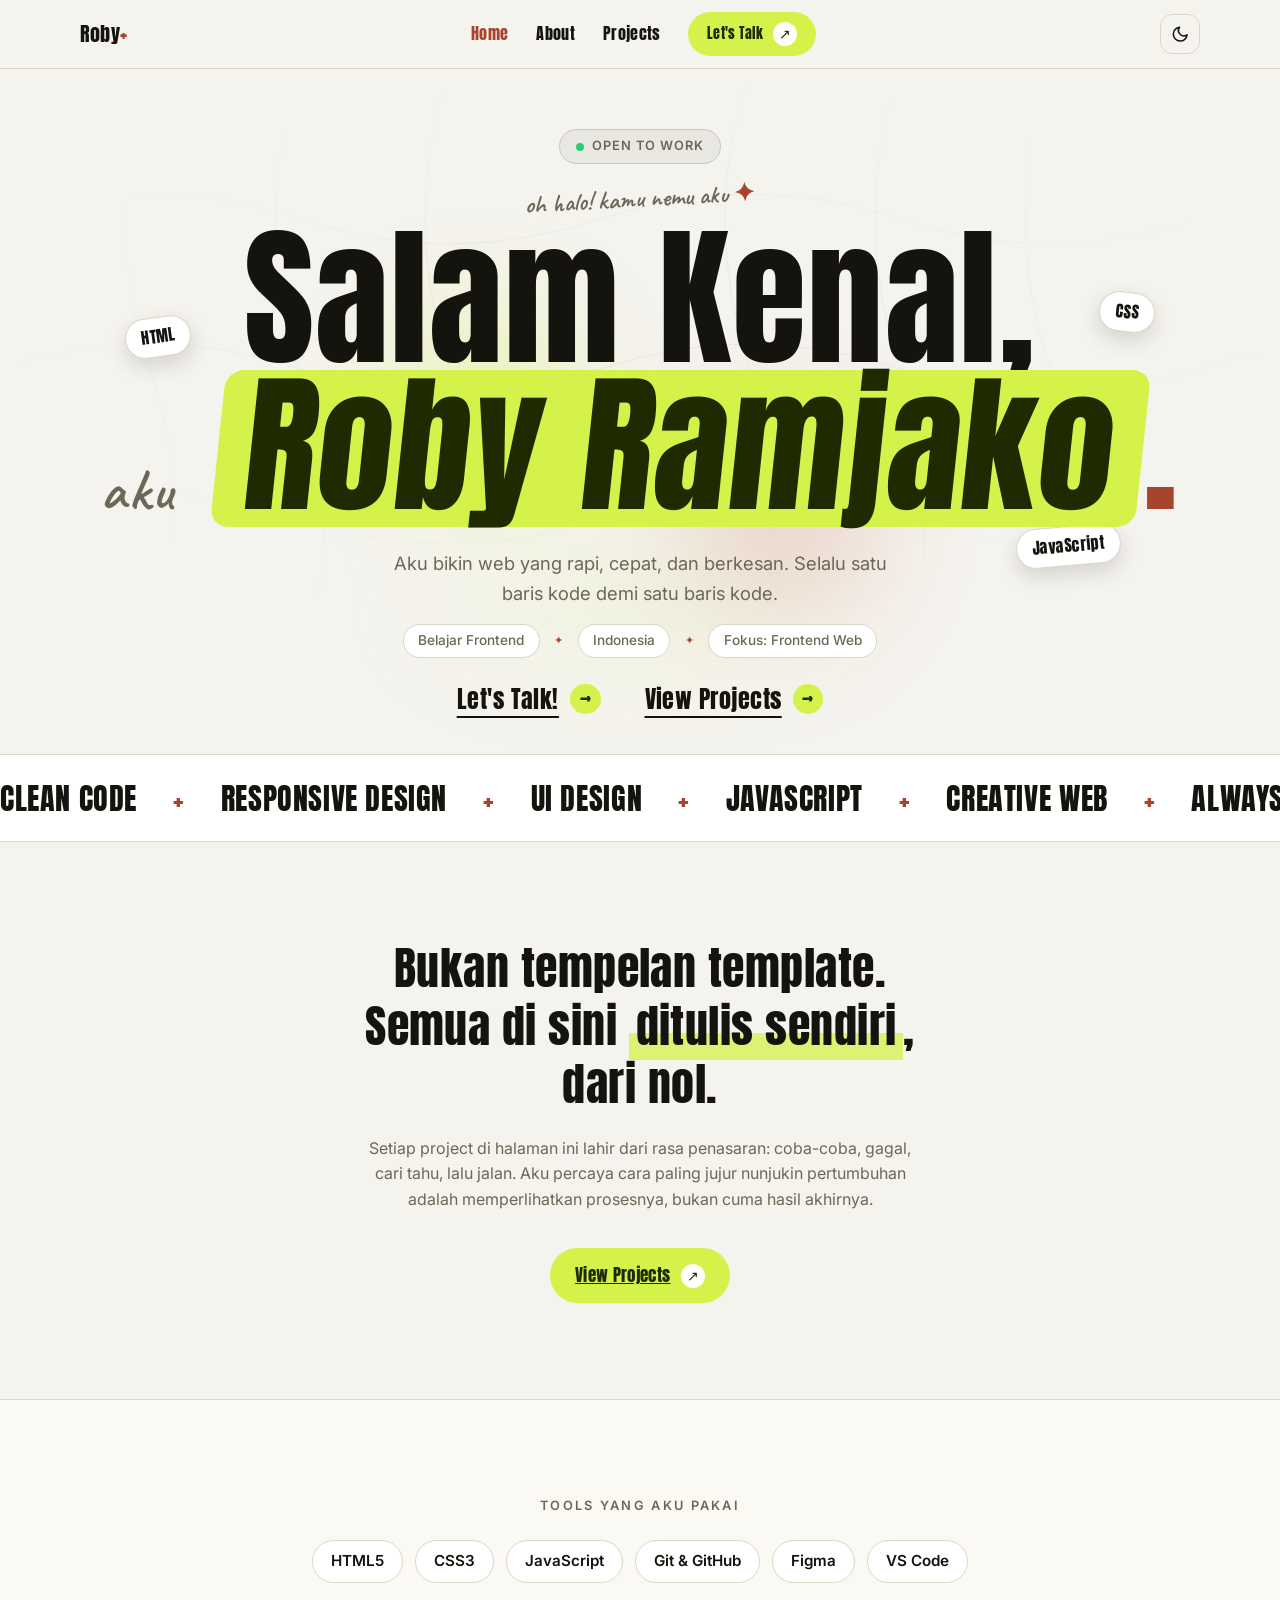
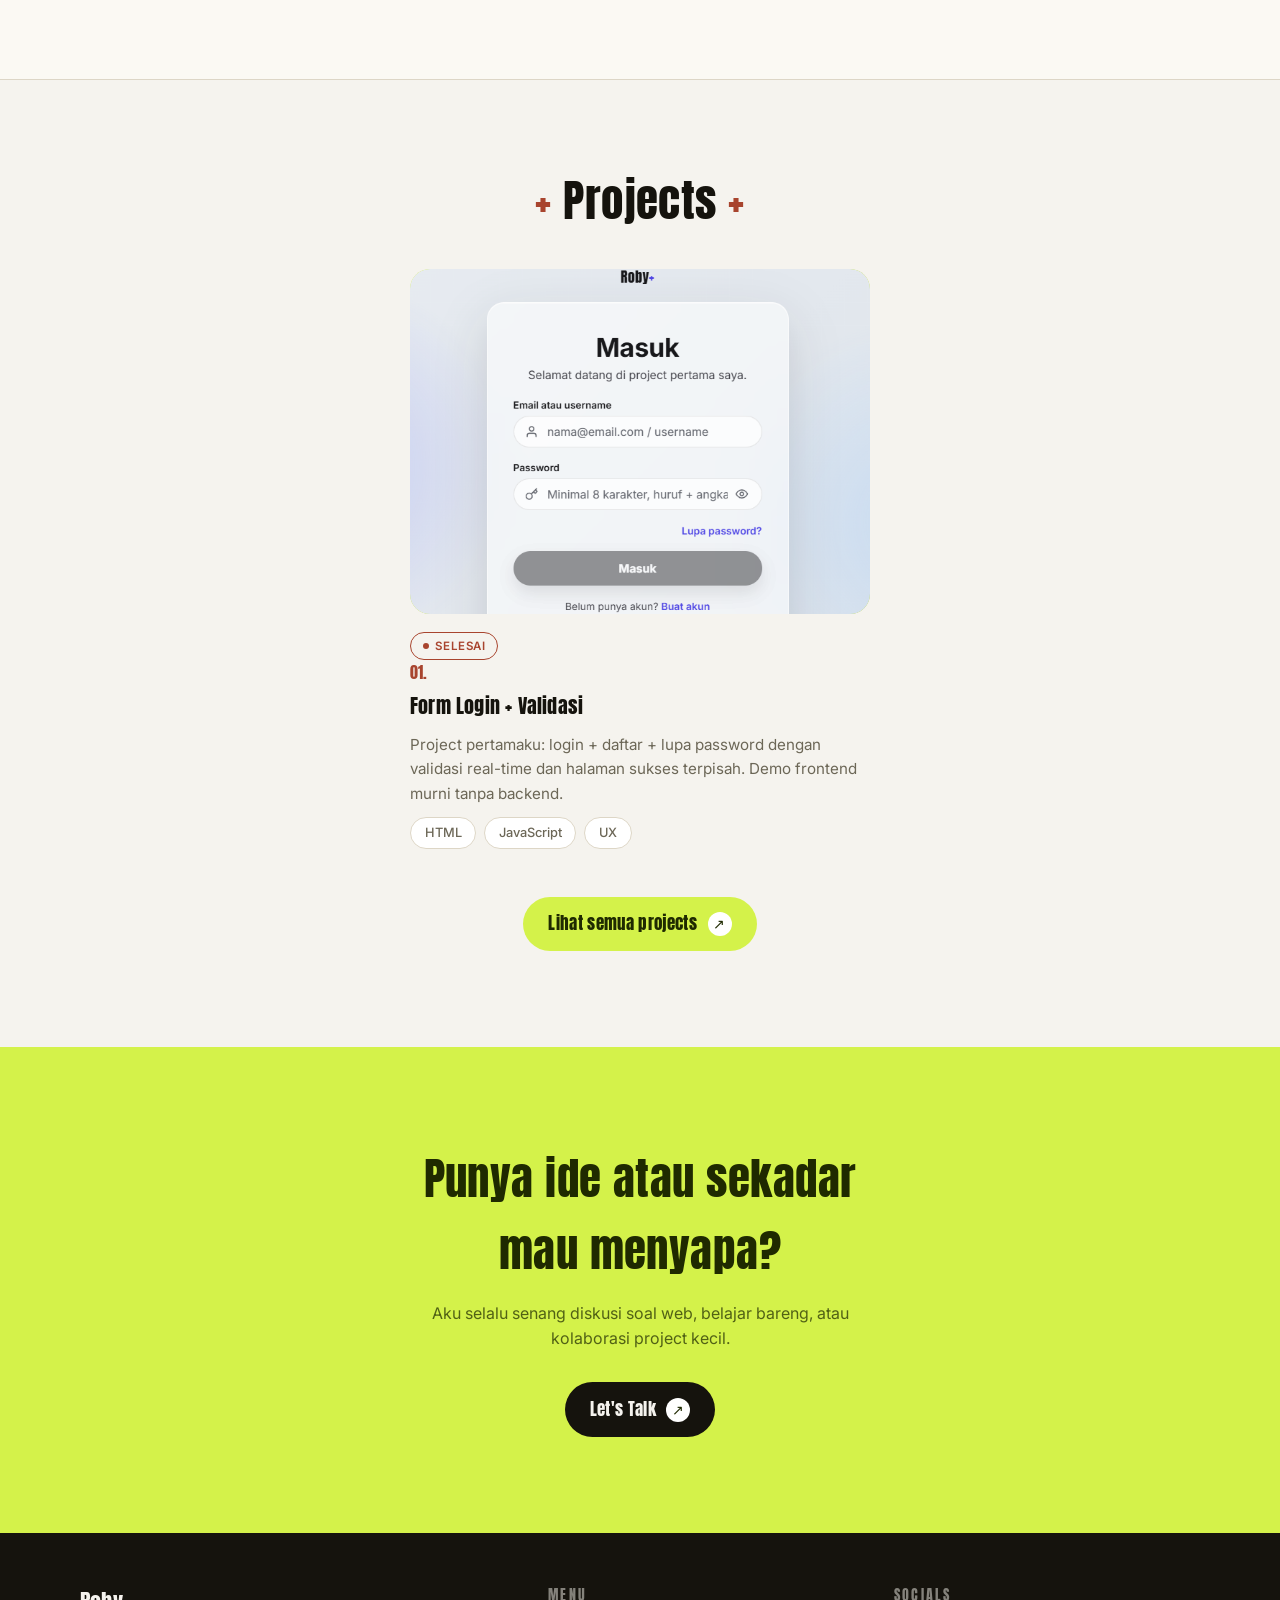
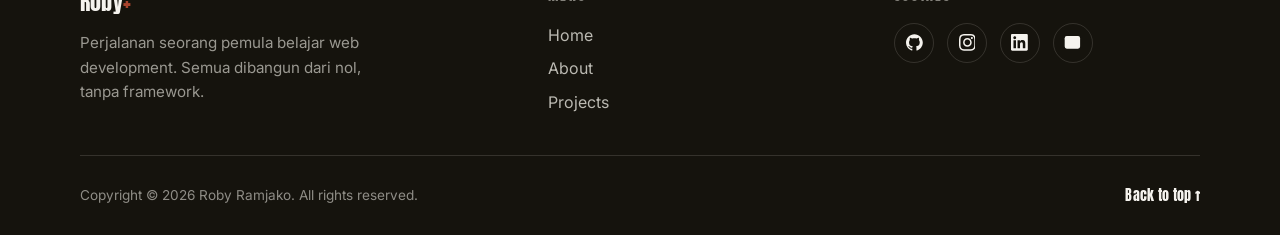
==== commit 86caca99: "Add files via upload" ====
--- a/index.html
+++ b/index.html
@@ -125,12 +125,23 @@
         <div class="section-head">
           <h2 class="section-title reveal"><span class="plus">+</span> Projects <span class="plus">+</span></h2>
         </div>
-        <div class="coming-soon reveal">
-          <span class="coming-star" aria-hidden="true">&#10022;</span>
-          <h3>Project pertama lagi disiapkan</h3>
-          <p>Sambil belajar step-by-step di freeCodeCamp. Roadmap lengkapnya udah aku susun, tinggal dikerjakan satu per satu.</p>
-          <a href="projects.html" class="btn btn-outline btn-solid reveal reveal-d2"><span class="link-text">Lihat roadmap belajarku</span> <span class="btn-arrow">&#8599;</span></a>
+        <div class="project-grid">
+          <article class="project-card reveal" data-tags="html javascript ux">
+            <a href="project/login/index.html" class="project-thumb-link" aria-label="Lihat project Form Login + Validasi"><img class="project-thumb thumb-6 thumb-photo" src="project/login/img/preview.png" alt=""></a>
+            <div class="project-meta">
+              <span class="status status-active">Selesai</span>
+              <span class="project-num">01.</span>
+              <h3><a href="project/login/index.html" class="project-title-link">Form Login + Validasi</a></h3>
+              <p class="project-desc">Project pertamaku: login + daftar + lupa password dengan validasi real-time dan halaman sukses terpisah. Demo frontend murni tanpa backend.</p>
+              <ul class="tags">
+                <li>HTML</li>
+                <li>JavaScript</li>
+                <li>UX</li>
+              </ul>
+            </div>
+          </article>
         </div>
+        <p class="reveal" style="text-align: center; margin-top: 2rem"><a href="projects.html" class="btn btn-solid">Lihat semua projects <span class="btn-arrow">&#8599;</span></a></p>
       </div>
     </section>
 
@@ -185,4 +196,4 @@
 
   <script src="js/main.js"></script>
 </body>
-</html>
+</html>
--- a/css/style.css
+++ b/css/style.css
@@ -1,4 +1,4 @@
-:root {
+﻿:root {
   --bg: #f5f3ee;
   --surface: #fbf9f3;
   --ink: #15130d;
@@ -836,6 +836,27 @@
   box-shadow: 0 18px 40px var(--shadow);
 }
 
+.project-thumb-link {
+  display: block;
+  border-radius: 1.25rem;
+}
+
+.project-title-link {
+  transition: color 0.2s ease;
+}
+
+.project-title-link:hover {
+  color: var(--accent-text);
+}
+
+.thumb-photo {
+  width: 100%;
+  height: 100%;
+  padding: 0;
+  object-fit: cover;
+  object-position: top;
+}
+
 .thumb-1 { background: linear-gradient(135deg, #c0543a, #8a3a28); }
 .thumb-2 { background: linear-gradient(135deg, #785cff, #5b3fd1); }
 .thumb-3 { background: linear-gradient(135deg, #2e2c24, #15130d); }
@@ -1273,6 +1294,15 @@
 @media (min-width: 700px) {
   .project-grid {
     grid-template-columns: repeat(2, 1fr);
+  }
+
+  .about-grid {
+    grid-template-columns: 1fr 1fr;
+    gap: 3rem;
+  }
+
+  .footer-grid {
+    grid-template-columns: 1.2fr 1fr;
   }
 }
 
@@ -1328,6 +1358,14 @@
   }
 }
 
+/* Homepage cuma punya 1 kartu: kunci 1 kolom tengah.
+   CABUT rule ini pas project 02 ditambahkan. */
+.projects-preview .project-grid {
+  grid-template-columns: 1fr;
+  max-width: 460px;
+  margin-inline: auto;
+}
+
 @media (prefers-reduced-motion: reduce) {
   html {
     scroll-behavior: auto;
@@ -1361,4 +1399,4 @@
   .socials a {
     transition: none;
   }
-}
+}
